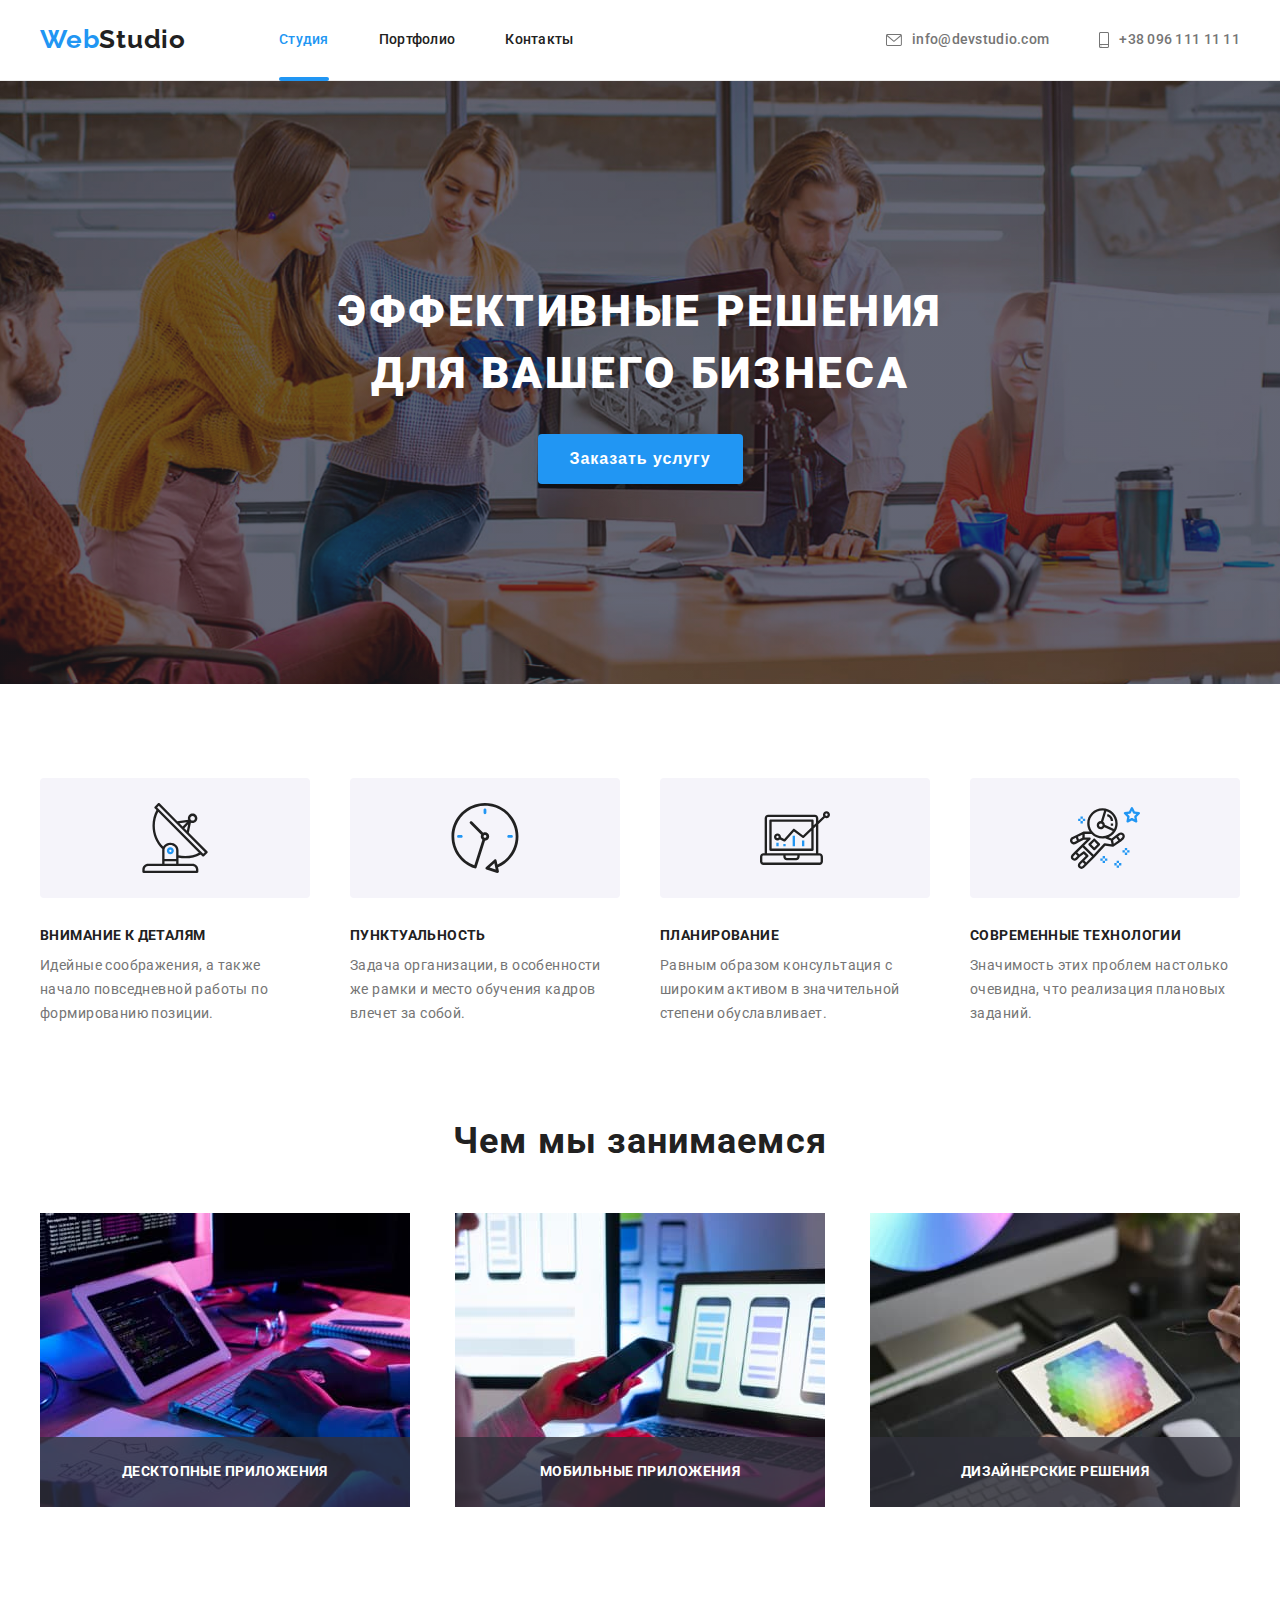
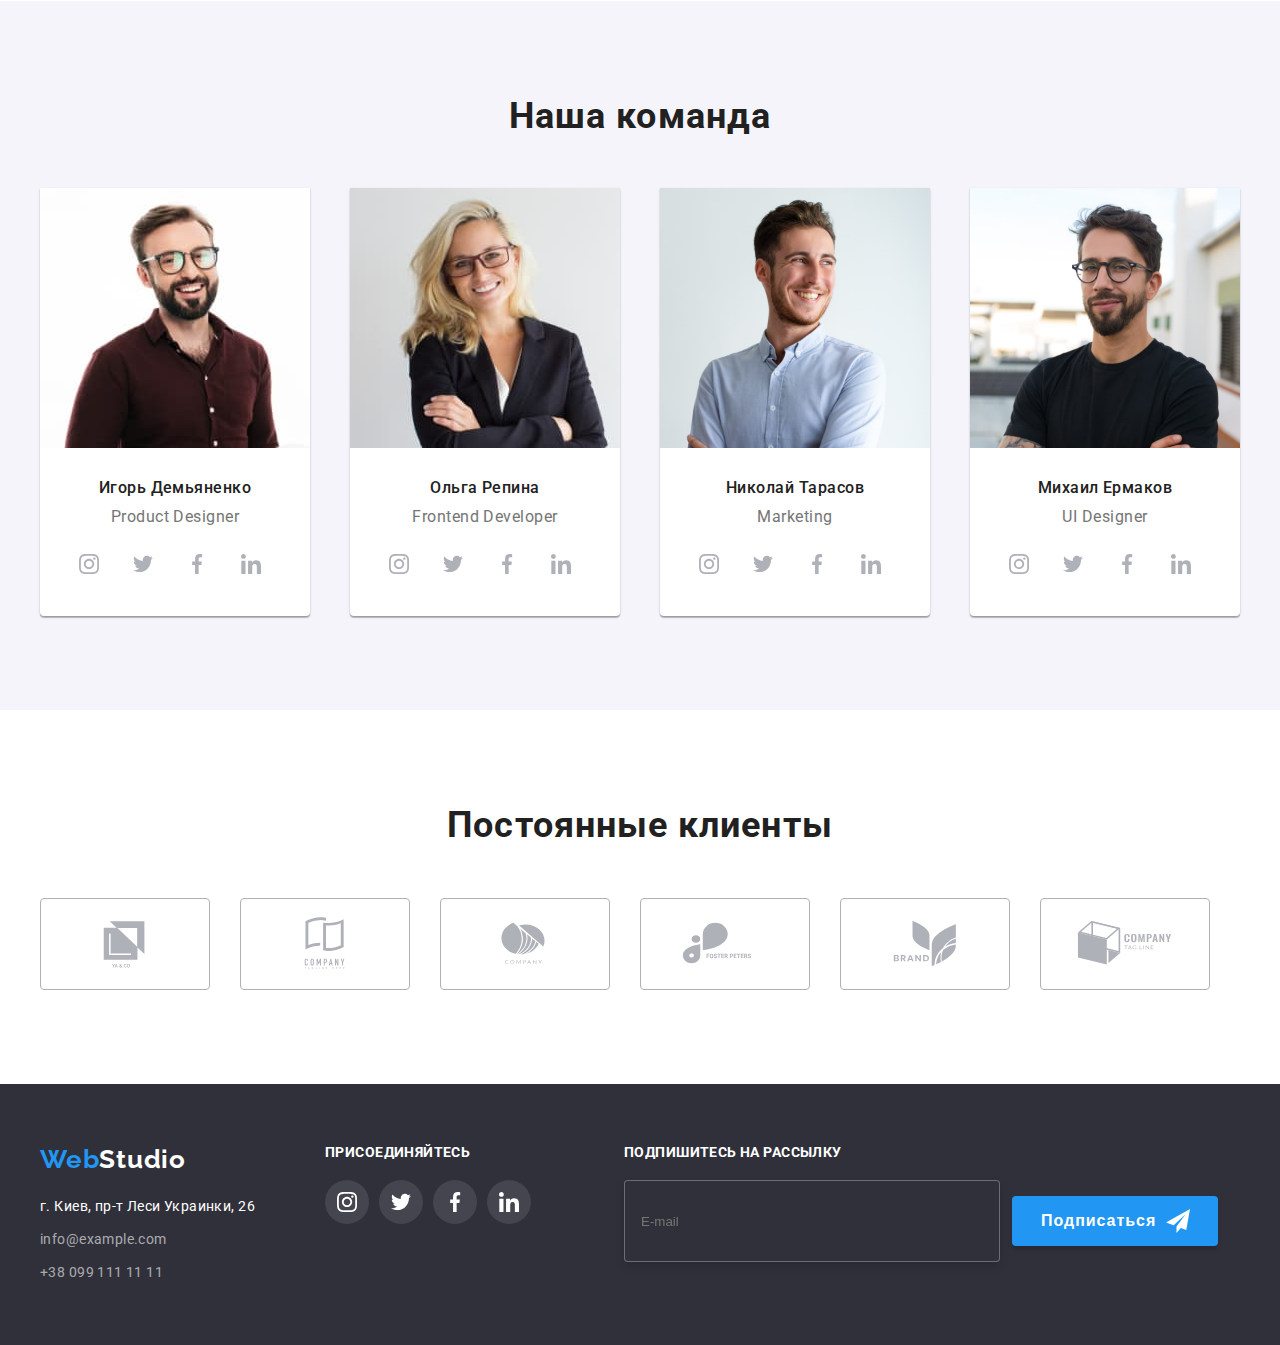
==== index.html @ 6000785b "bem__header&footer--ok" ====
<!DOCTYPE html>
<html lang="en">
<head>
    <meta charset="UTF-8">
    <meta http-equiv="X-UA-Compatible" content="IE=edge">
    <meta name="viewport" content="width=device-width, initial-scale=1.0">
    <link rel="preconnect" href="https://fonts.googleapis.com">
    <link rel="preconnect" href="https://fonts.gstatic.com" crossorigin>
    <link href="https://fonts.googleapis.com/css2?family=Raleway:wght@700&family=Roboto:wght@400;500;700;900&display=swap"
    rel="stylesheet">
    <link rel="stylesheet" href="https://cdnjs.cloudflare.com/ajax/libs/modern-normalize/1.1.0/modern-normalize.min.css"
        integrity="sha512-wpPYUAdjBVSE4KJnH1VR1HeZfpl1ub8YT/NKx4PuQ5NmX2tKuGu6U/JRp5y+Y8XG2tV+wKQpNHVUX03MfMFn9Q=="
        crossorigin="anonymous" referrerpolicy="no-referrer" />
    <link rel="stylesheet" href="./css/styles.css">
    <title>WebStudio</title>
</head>

<body>
    <header>
        <div class="header container">
            <nav class="header__navigation">
                <a  class="header__logo" href="./index.html">
                    <span class="header__logo--web" id="logo">Web</span><span class="header__logo--studio">Studio</span>
                </a>
                <ul class="header__menu">
                    <li class="header__menu--item list-style">
                        <a class="header__menu--link current" href="index.html">Студия</a>
                    </li>
                    <li class="header__menu--item list-style">
                        <a class="header__menu--link" href="portfolio.html">Портфолио</a>
                    </li>
                    <li class="header__menu--item list-style">
                        <a class="header__menu--link" href="#">Контакты</a>
                    </li>
                </ul>
            </nav>
            <ul class="header__contact">
                <li class="header__contact--item list-style">
                    <a class="header__contact--mailto" href="mailto:info@devstudio.com">
                    <svg class="header__contact--icon" width="16" height="12">
                        <use href="./images/icons.svg#icon-envelope"></use>
                    </svg>info@devstudio.com</a>
                </li>
                <li class="header__contact--item list-style">
                    <a class="header__contact--call" href="tel:+380961111111">
                    <svg class="header__contact--icon" width="10" height="16">
                        <use href="./images/icons.svg#icon-smartphone"></use>
                    </svg>+38 096 111 11 11</a>
                </li>
            </ul>
        </div>
    </header> 

    <main>
        <section class="hero">
            <div class="hero-wrapper container" >
                <h1 class="hero-title">Эффективные решения <br> для вашего бизнеса</h1>
                <button type="button" class="hero__button" data-modal-open>Заказать услугу</button>
                <div class="backdrop is-hidden" data-modal>
                    <div class="modal">
                        <button type="button" class="icon-modal-close" data-modal-close>
                            <svg class="icon-close">
                                <use href="./images/icons.svg#icon-close"></use>
                            </svg>
                        </button>
                        
                        <h4 class="form-title">Оставьте свои данные, мы вам перезвоним</h4>
                        <form class="form">
                            <div class="form-field">
                                <label class="form-label" for="name">Имя</label>
                                <input class="form-input" type="text" name="name" id="name">
                                <svg class="form-icon">
                                    <use href="./images/icons.svg#icon-person"></use>
                                </svg>
                            </div>
                            <div class="form-field">
                                <label class="form-label" for="tel">Телефон</label>
                                <input class="form-input" type="tel" name="tel" id="tel">
                                <svg class="form-icon">
                                    <use href="./images/icons.svg#icon-phone"></use>
                                </svg>
                            </div>
                            <div class="form-field">
                                <label class="form-label" for="mail">Почта</label>
                                <input class="form-input" type="mail" name="mail" id="mail">
                                <svg class="form-icon">
                                    <use href="./images/icons.svg#icon-email"></use>
                                </svg>
                            </div>
                            <div class="form-field">
                                <label class="form-label" for="comment">Комментарий</label>
                                <textarea class="form-comment" name="comment" id="comment" placeholder="Введите текст"></textarea>
                            </div>
                            <label class="form-contract" for="form-contract"> 
                                <input class="checkbox" type="checkbox" name="form-contract" id="form-contract">
                                <span class="checkbox-icon">
                                    <svg class="form-icon-check">
                                        <use href="./images/icons.svg#icon-check"></use>
                                    </svg>
                                </span class="checkbox-icon">
                                Соглашаюсь с рассылкой и принимаю
                                <a class="form-contract-link" href="#">Условия договора</a>
                              </label>
                        </form>
                        <button class="hero-button form-button" type="submit">Отправить</button>
                    </div>
                </div>
            </div>
        </section>
        
        <section class="list ">
            <div class="list-feature">
                <div class="container">
                    <ul class="list-description">
                        <li class="list-style">
                            <div class="icon-feature">
                                <svg class="icon-antenna-1" width="70" height="70">
                                    <use href="./images/icons.svg#icon-antenna"></use>
                                </svg>
                            </div>
                            <h3 class="list-title">Внимание к деталям</h3>
                            <p class="list-text">Идейные соображения, а также начало повседневной работы по формированию позиции.</p>
                            
                        </li>
                        <li class="list-style">
                            <div class="icon-feature">
                                <svg class="icon-clock-1" width="70" height="70">
                                    <use href="./images/icons.svg#icon-clock"></use>
                                </svg>
                            </div>
                            <h3 class="list-title">Пунктуальность</h3>
                            <p class="list-text">Задача организации, в особенности же рамки и место обучения кадров влечет за собой.</p>
                        </li>
                        <li class="list-style">
                            <div class="icon-feature">
                                <svg class="icon-diagram-1" width="70" height="70">
                                    <use href="./images/icons.svg#icon-diagram"></use>
                                </svg>
                            </div>
                            <h3 class="list-title">Планирование</h3>
                            <p class="list-text">Равным образом консультация с широким активом в значительной степени обуславливает.</p>
                        </li>
                        <li class="list-style">
                            <div class="icon-feature">
                                <svg class="icon-astronaut-1" width="70" height="70">
                                    <use href="./images/icons.svg#icon-astronaut"></use>
                                </svg>
                            </div>
                            <h3 class="list-title">Современные технологии</h3>
                            <p class="list-text">Значимость этих проблем настолько очевидна, что реализация плановых заданий.</p>
                        </li>
                    </ul>
                </div>
            </div>
        </section>

        <section class="work">
            <div class="container">
                <h2 class="work-title">Чем мы занимаемся</h2>
                <ul class="work-description">
                    <li class="work-list list-style">
                        <img class="work-img" src="./images/keyboardtablet.jpg" alt="клавиатура планшет" width="370">
                        <div class="work-thumb">
                            <p class="work-text">Десктопные приложения</p>
                        </div>
                    </li>
                    <li class="work-list list-style">
                        <img class="work-img" src="./images/notebook.jpg" alt="Ноутбук" width="370">
                        <div class="work-thumb">
                            <p class="work-text">Мобильные приложения</p>
                        </div>
                    </li>
                    <li class="work-list list-style">
                        <img class="work-img" src="./images/tablet.jpg" alt="Планшет" width="370">
                        <div class="work-thumb">
                            <p class="work-text">Дизайнерские решения</p>
                        </div>
                    </li>
                </ul>
            </div>
        </section>

        <section class="team">
            <div class="team-wrapper container">
                <h2 class="team-title">Наша команда</h2>
                <ul class="team-block">
                    <li class="team-list list-style">
                        <a href="#"><img class="team-photo" src="./images/man1.jpg" alt="Игорь Демьяненко" width="270"></a>
                        <div class="team-description">
                            <h3 class="team-name">Игорь Демьяненко</h3>
                            <p class="team-position">Product Designer</p>
                            <ul class="icon-team">
                                <li class="icon-name">
                                    <a class="icon-link" href="">
                                        <svg class="icon-style" width="20" height="20">
                                            <use href="./images/icons.svg#icon-instagram"></use>
                                        </svg>
                                    </a>
                                </li>
                                <li class="icon-name">
                                    <a class="icon-link" href="">
                                        <svg width="20" height="20">
                                            <use href="./images/icons.svg#icon-twitter"></use>
                                        </svg>
                                    </a>
                                </li>
                                <li class="icon-name">
                                    <a class="icon-link" href="">
                                        <svg width="20" height="20">
                                            <use href="./images/icons.svg#icon-facebook"></use>
                                        </svg>
                                    </a>
                                </li>
                                <li class="icon-name">
                                    <a class="icon-link" href="">
                                        <svg width="20" height="20">
                                            <use href="./images/icons.svg#icon-linkedin"></use>
                                        </svg>
                                    </a>
                                </li>
                            </ul>
                        </div>
                    </li>
                    <li class="team-list list-style">
                        <a href="#"><img class="team-photo" src="./images/woman1.jpg" alt="Ольга Репина" width="270"></a>
                        <div class="team-description">
                            <h3 class="team-name">Ольга Репина</h3>
                            <p class="team-position">Frontend Developer</p>
                            <ul class="icon-team">
                                <li class="icon-name">
                                    <a class="icon-link" href="">
                                        <svg class="icon-style" width="20" height="20">
                                            <use href="./images/icons.svg#icon-instagram"></use>
                                        </svg>
                                    </a>
                                </li>
                                <li class="icon-name">
                                    <a class="icon-link" href="">
                                        <svg width="20" height="20">
                                            <use href="./images/icons.svg#icon-twitter"></use>
                                        </svg>
                                    </a>
                                </li>
                                <li class="icon-name">
                                    <a class="icon-link" href="">
                                        <svg width="20" height="20">
                                            <use href="./images/icons.svg#icon-facebook"></use>
                                        </svg>
                                    </a>
                                </li>
                                <li class="icon-name">
                                    <a class="icon-link" href="">
                                        <svg width="20" height="20">
                                            <use href="./images/icons.svg#icon-linkedin"></use>
                                        </svg>
                                    </a>
                                </li>
                            </ul>
                        </div>
                    </li>
                    <li class="team-list list-style">
                        <a href="#"><img class="team-photo" src="./images/man2.jpg" alt="Николай Тарасов" width="270"></a>
                        <div class="team-description">
                            <h3 class="team-name">Николай Тарасов</h3>
                            <p class="team-position">Marketing</p>
                            <ul class="icon-team">
                                <li class="icon-name">
                                    <a class="icon-link" href="">
                                        <svg class="icon-style" width="20" height="20">
                                            <use href="./images/icons.svg#icon-instagram"></use>
                                        </svg>
                                    </a>
                                </li>
                                <li class="icon-name">
                                    <a class="icon-link" href="">
                                        <svg width="20" height="20">
                                            <use href="./images/icons.svg#icon-twitter"></use>
                                        </svg>
                                    </a>
                                </li>
                                <li class="icon-name">
                                    <a class="icon-link" href="">
                                        <svg width="20" height="20">
                                            <use href="./images/icons.svg#icon-facebook"></use>
                                        </svg>
                                    </a>
                                </li>
                                <li class="icon-name">
                                    <a class="icon-link" href="">
                                        <svg width="20" height="20">
                                            <use href="./images/icons.svg#icon-linkedin"></use>
                                        </svg>
                                    </a>
                                </li>
                            </ul>
                        </div>
                    </li>
                    <li class="team-list list-style">
                        <a href="#"><img class="team-photo" src="./images/man3.jpg" alt="Михаил Ермаков" width="270"></a>
                        <div class="team-description">
                            <h3 class="team-name">Михаил Ермаков</h3>
                            <p class="team-position">UI Designer</p>
                            <ul class="icon-team">
                                <li class="icon-name">
                                    <a class="icon-link" href="">
                                        <svg class="icon-style" width="20" height="20">
                                            <use href="./images/icons.svg#icon-instagram"></use>
                                        </svg>
                                    </a>
                                </li>
                                <li class="icon-name">
                                    <a class="icon-link" href="">
                                        <svg width="20" height="20">
                                            <use href="./images/icons.svg#icon-twitter"></use>
                                        </svg>
                                    </a>
                                </li>
                                <li class="icon-name">
                                    <a class="icon-link" href="">
                                        <svg width="20" height="20">
                                            <use href="./images/icons.svg#icon-facebook"></use>
                                        </svg>
                                    </a>
                                </li>
                                <li class="icon-name">
                                    <a class="icon-link" href="">
                                        <svg width="20" height="20">
                                            <use href="./images/icons.svg#icon-linkedin"></use>
                                        </svg>
                                    </a>
                                </li>
                            </ul>
                        </div>
                    </li>
                </ul>
            </div>
        </section>

        <section class="customer">
            <div class="container">
                <h2 class="customer-title" >Постоянные клиенты</h2>
                <ul class="customer-company">
                    <li class="customer-logo">
                        <a class="customer-link" href="#">
                            <svg class="customer-icon" width="106" height="60">
                                <use href="./images/icons.svg#icon-logo1"></use>
                            </svg>
                        </a>
                    </li>
                    <li class="customer-logo">
                        <a class="customer-link" href="#">
                            <svg class="customer-icon" width="106" height="60">
                                <use href="./images/icons.svg#icon-logo2"></use>
                            </svg>
                        </a>
                    </li>
                    <li class="customer-logo">
                        <a class="customer-link" href="#">
                            <svg class="customer-icon" width="106" height="60">
                                <use href="./images/icons.svg#icon-logo3"></use>
                            </svg>
                        </a>
                    </li>
                    <li class="customer-logo">
                        <a class="customer-link" href="#">
                            <svg class="customer-icon" width="106" height="60">
                                <use href="./images/icons.svg#icon-logo4"></use>
                            </svg>
                        </a>
                    </li>
                    <li class="customer-logo">
                        <a class="customer-link" href="#">
                            <svg class="customer-icon" width="106" height="60">
                                <use href="./images/icons.svg#icon-logo5"></use>
                            </svg>
                        </a>
                    </li>
                    <li class="customer-logo">
                        <a class="customer-link" href="#">
                            <svg class="customer-icon" width="106" height="60">
                                <use href="./images/icons.svg#icon-logo6"></use>
                            </svg>
                        </a>
                    </li>
                </ul>
            </div>
        </section>

    </main>
 
    <footer>
        <div class="footer container">
            <div class="footer__content">
                <a class="footer__logo" href="#logo">
                    <span class="footer__logo--web">Web</span><span class="footer__logo--studio">Studio</span>
                </a>
                <address class="footer__address">г. Киев, пр-т Леси Украинки, 26</address>
                <ul class="footer__contact">
                    <li class="footer__contact--item">
                        <a class="footer__contact--link" href="mailto:info@example.com">info@example.com</a>
                    </li>
                    <li class="footer__contact--item">
                        <a class="footer__contact--link" href="tel:+380991111111">+38 099 111 11 11</a>
                    </li>
                </ul>
            </div>
            <div class="footer__join">
                <h3 class="footer__title">присоединяйтесь</h3>
                <ul class="footer__social">
                    <li class="footer__social--item">
                        <a class="footer__social--link" href="#">
                            <svg width="20" height="20">
                                <use href="./images/icons.svg#icon-instagram"></use>
                            </svg>
                        </a>
                    </li>
                    <li class="footer__social--item">
                        <a class="footer__social--link" href="#">
                            <svg width="20" height="20">
                                <use href="./images/icons.svg#icon-twitter"></use>
                            </svg>
                        </a>
                    </li>
                    <li class="footer__social--item">
                        <a class="footer__social--link" href="#">
                            <svg width="20" height="20">
                                <use href="./images/icons.svg#icon-facebook"></use>
                            </svg>
                        </a>
                    </li>
                    <li class="footer__social--item">
                        <a class="footer__social--link" href="#">
                            <svg width="20" height="20">
                                <use href="./images/icons.svg#icon-linkedin"></use>
                            </svg>
                        </a>
                    </li>
                </ul>
            </div>
            <div class="footer__signature">
                <h3 class="footer__title">Подпишитесь на рассылку</h3>
                <div class="footer__signature--field">
                    <form action="signature-form">
                        <input class="footer__signature--email" type="email" name="email" placeholder="E-mail">
                    </form>
                    <button class="footer__button hero__button" type="button">Подписаться
                        <svg class="footer__icon--send" width="24" height="24">
                            <use href="./images/icons.svg#icon-send"></use>
                        </svg>
                    </button>
                </div>
            </div>
        </div>
    </footer>

    <script src="./js/modal.js"></script>
    
</body>

</html>
---- css/styles.css ----
:root {
  --primary-text-color: #212121;
  --secondary-text-color: #757575;
  --hero-text-color: #ffffff;
  --contact-text-footer: rgba(255, 255, 255, 0.6);
  --accent-color: #2196f3;
  --background-color: #2F303A;
  --main-transition: 250ms cubic-bezier(0.4, 0, 0.2, 1);
}

body {
  font-family: "roboto", sans-serif;
  color: var(--primary-text-color);
  background-color: #ffffff;
}

* {
  margin: 0;
  padding: 0;
}

h1
h2
h3
h4 
h5
h6
p 
ul {
  text-decoration: none;
}

.list-style {
  list-style-type: none;
}

/* === header === */

.container {
  width: 1200px;
  height: auto;
  margin-left: auto;
  margin-right: auto;
  padding: 0 15px;
}

header {
  border-bottom: 1px solid #ECECEC;
  padding-top: 24px;
  padding-bottom: 25px;
}

.header {
  display: flex;
  justify-content: space-between;
  align-items: center; 
}

.header__navigation {
  display: flex;
}

.header__logo {
  display: flex;
  align-items: center;
  font-family: Raleway;
  font-weight: bold;
  font-size: 26px;
  line-height: 1.2;
  letter-spacing: 0.03em;
  text-decoration: none;
}

.header__logo--web {
  color: var(--accent-color);
}

.header__logo--studio {
  color: var(--primary-text-color);
  margin-right: 93px;
}

.header__menu {
  display: flex;
  align-items: center;
}

.header__menu .list-style {
  margin-right: 50px;
}

.header__menu .list-style:last-child {
  margin-right: 0;
}

.header__menu .header__menu--link {
  display: flex;
  color: var(--primary-text-color);
  font-weight: 500;
  font-size: 14px;
  line-height: 1.14;
  letter-spacing: 0.02em;
  text-decoration: none;
  transition: var(--main-transition);
}

.header__menu--link:hover,
.header__menu--link:focus {
  color: var(--accent-color);
  transition: var(--main-transition);
}

.header__menu--link.current {
  color: var(--accent-color);
  position: relative;
}

.header__menu--link.current::after {
  content: "";
  position: absolute;
  bottom: -33.6px;
  width: 100%;
  height: 4px;
  border-radius: 2px;
  background-color: var(--accent-color);
}

.header__contact {
  display: flex;
  font-weight: 500;
  font-size: 14px;
  line-height: 1.14;
  letter-spacing: 0.02em;
}

.header__contact .list-style{
   margin-right: 50px;
}
 
.header__contact .list-style:last-child {
  margin-right: 0;
}

.header__contact--mailto {
  display: flex;
  align-items: center;
  text-decoration: none;
  color: var(--secondary-text-color);
  transition: var(--main-transition);
}

.header__contact--mailto:hover,
.header__contact--mailto:focus {
  color: var(--accent-color);
  transition: var(--main-transition);
}

.header__contact--call {
  display: flex;
  align-items: center;
  text-decoration: none;
  color: var(--secondary-text-color);
  transition: var(--main-transition);
}

.header__contact--call:hover,
.header__contact--call:focus {
  color: var(--accent-color);
  transition: var(--main-transition);
}

.header__contact--icon {
  margin-right: 10px;
  fill: currentColor;
}

.header__contact--mailto:hover,
.header__contact--mailto:focus,
.header__contact--call:hover,
.header__contact--call:focus {
  fill: var(--accent-color);
  transition: var(--main-transition);
}

/* === body index.html === */

button {
  cursor: pointer;
}

.hero{
  display: block;
  background-image: linear-gradient(to right, rgba(47, 48, 58, 0.4), rgba(47, 48, 58, 0.4)), url(../images/Img.jpg);
  background-repeat: no-repeat;
  background-position: center;
  background-size: cover;
  margin-left: auto;
  margin-right: auto;
  max-width: 1600px;
  padding-top: 200px;
  padding-bottom: 200px;
}

.hero-wrapper{
  display: flex;
  flex-direction: column;
  justify-content: center;
  align-items: center;
  text-align: center;
}

.hero-title {
  font-weight: 900;
  font-size: 44px;
  line-height: 1.4;
  letter-spacing: 0.06em;
  text-transform: uppercase;
  color: var(--hero-text-color);
  text-align: center;
}

.hero__button{
  min-width: 200px;
  height: 50px;
  margin-top: 30px;
  padding: 10px 32px;
  font-weight: bold;
  font-size: 16px;
  line-height: 1.9;
  letter-spacing: 0.06em;
  color: var(--hero-text-color);
  border: none;
  background: var(--accent-color);
  box-shadow: 0px 4px 4px rgba(0, 0, 0, 0.15);
  border-radius: 4px;
  transition: var(--main-transition);
}

.hero__button:hover,
.hero__button:focus{
  background: #188CE8;
  box-shadow: 0px 4px 4px rgba(0, 0, 0, 0.15);
  border-radius: 4px;
  transition: var(--main-transition);
}

/* modal */
.backdrop {
  position: fixed;
  top: 0;
  left: 0;
  width: 100%;
  height: 100%;
  background: rgba(0, 0, 0, 0.2);
  opacity: 1;
  transition: opacity var(--main-transition);
  z-index: 2;
}

.backdrop.is-hidden {
  opacity: 0;
  pointer-events: none;
}

.backdrop.is-hidden .modal {
  opacity: 1;
  transform: translate(-50%, -50%) scale(1.1);
}

.modal {
  position: absolute;
  top: 50%;
  left: 50%;
  transform: translate(-50%, -50%) scale(1);
  width: 528px;
  height: 581px;
  padding: 40px;
  background: #FFFFFF;
  box-shadow: 0px 1px 3px rgba(0, 0, 0, 0.12), 0px 1px 1px rgba(0, 0, 0, 0.14), 0px 2px 1px rgba(0, 0, 0, 0.2);
  border-radius: 4px; 
  transition: transform var(--main-transition);
} 

.icon-modal-close{
  position: absolute;
  top: 8px;
  right: 8px;
  display: flex;
  align-items: center;
  justify-content: center;
  width: 30px;
  height: 30px;
  background-color: var(--hero-text-color);
  border: 1px solid rgba(0, 0, 0, 0.1);
  border-radius: 50%;
  cursor: pointer;
  transition: fill var(--main-transition);
}

.icon-close{
  width: 11px;
  height: 11px;
}

.icon-modal-close:hover,
.icon-modal-close:focus {
  fill: var(--accent-color);
}

.form-title {
  display: block;
  font-weight: bold;
  text-align: center;
  margin-bottom: 12px;
  font-size: 20px;
  line-height: 1.15;
  letter-spacing: 0.03em;
  color: var(--primary-text-color);
}

.form {
  width: 100%;
  margin-bottom: 30px;
}

.form-field {
  position: relative;
  display: flex;
  flex-direction: column;
  margin-bottom: 10px;
}

.form-field:nth-child(4) {
  margin-bottom: 20px;
}

.form-field:hover .form-icon,
.form-field:focus-within .form-icon {
  fill: var(--accent-color);
}

.form-field:focus-within .form-input {
  border: 1px solid var(--accent-color);
}

.form-label {
  display: inline-block;
  margin-bottom: 4px;
  margin-right: auto;
  font-weight: normal;
  font-size: 12px;
  line-height: 1.16;
  letter-spacing: 0.01em;
  color: var(--secondary-text-color);
}

.form-input {
  width: 100%;
  height: 40px;
  margin: 0;
  padding-left: 35px;
  border: 1px solid rgba(33, 33, 33, 0.2);
  box-sizing: border-box;
  border-radius: 4px;
  transition: border var(--main-transition), outline var(--main-transition);
}

.form-input:focus,
.form-input:hover {
  outline: none;
  border: 1px solid var(--accent-color);
}

.form-icon {
  width: 18px;
  height: 18px;
  position: absolute;
  left: 10px;
  top: 50%;
  fill: var(--primary-text-color);
  transition: fill var(--main-transition);
}

.form-comment {
  resize: none;
  width: 100%;
  height: 120px;
  padding: 12px 16px;
  border: 1px solid rgba(33, 33, 33, 0.2);
  box-sizing: border-box;
  border-radius: 4px;
  color: var(--primary-text-color);
  transition: var(--main-transition);
}

.form-comment:hover,
.form-comment:focus {
  outline: none;
  border: 1px solid var(--accent-color);
}

.form-comment::placeholder {
  font-weight: normal;
  font-size: 12px;
  line-height: 1.16;
  letter-spacing: 0.01em;
  color: rgba(117, 117, 117, 0.5);
}

.form-contract {
  display: flex;
  align-items: center;
  justify-content: space-evenly;
  font-weight: normal;
  font-size: 14px;
  line-height: 1.71;
  letter-spacing: 0.03em;
  color: var(--secondary-text-color);
  cursor: pointer;
}

.form-contract-link {
  color: var(--accent-color);
  font-family: inherit;
}

.checkbox {
  appearance: none;
}

.checkbox-icon{
  display: flex;
  width: 16px;
  height: 15px;
  border: 2px solid var(--primary-text-color);
  border-radius: 2px;
  background-color: #fff;
}

.checkbox:checked + .checkbox-icon {
  background-color: var(--accent-color);
  border-color: var(--accent-color);
}

.form-button {
  display: block;
  margin-left: auto;
  margin-right: auto;
} 

/* feature */
.list{
  padding-top: 94px;
  padding-bottom: 94px;
}

.list-description{
  margin: auto;
  margin: 0%;
  display: flex;
  justify-content: space-between;
}


.list-description .list-style {
margin-right: 30px;
width: 270px;
}

.list-description .list-style:last-child {
  margin-right: 0;
}

.icon-feature{
  display: flex;
  background: #F5F4FA;
  border-radius: 4px;
  margin-bottom: 30px;
  padding: 25px 0;
  justify-content: center;
  align-items: center;
}

.list-title {
  font-weight: bold;
  font-size: 14px;
  line-height: 1.14;
  letter-spacing: 0.03em;
  text-transform: uppercase;
}

.list-text{
  margin-top: 10px;
  font-size: 14px;
  line-height: 1.7;
  color: var(--secondary-text-color);
  letter-spacing: 0.03em;
}

/* what we do */
.work{
  padding-bottom: 94px;
}

.work-title {
  font-weight: bold;
  font-size: 36px;
  line-height: 1.2;
  text-align: center;
  letter-spacing: 0.03em;
}

.work-description {
  display: flex;
  justify-content: space-between;
  margin-top: 50px;
}

.work-list{
  position: relative;
}

.work-thumb{
    position: absolute;
    height: 70px;
    display: flex;
    align-items: center;
    justify-content: center;
    bottom: 0;
    left: 0;
    width: 100%;
    background-color: rgba(47, 48, 58, 0.8);
}

.work-text{
    font-weight: 700;
    font-size: 14px;
    line-height: 1.14;
    text-align: center;
    margin: 0;
    letter-spacing: 0.03em;
    text-transform: uppercase;
    color: var(--hero-text-color);
}

/* ouer team */
.team{
  background: #F5F4FA;
  width: 100%;
  padding-top: 94px;
  padding-bottom: 94px;
}

.team-list {
  margin-right: 30px;
  background-color: #ffffff;
  box-shadow: 0px 1px 3px rgba(0, 0, 0, 0.12), 0px 1px 1px rgba(0, 0, 0, 0.14), 0px 2px 1px rgba(0, 0, 0, 0.2);
  border-radius: 0px 0px 4px 4px;
}

.team-list:last-child {
  margin-right: 0;
}

.team-title{
  font-weight: bold;
  font-size: 36px;
  line-height: 1.2;
  text-align: center;
  letter-spacing: 0.03em;
}

.team-block{
  display: flex;
  justify-content: space-between;
  margin-top: 50px;
}

.team-description {
  padding-top: 30px;
  padding-bottom: 30px;
}

.team-name{
  font-weight: 500;
  font-size: 16px;
  line-height: 1.2;
  text-align: center;
  letter-spacing: 0.03em;
}

.team-position{
  margin-top: 10px;
  font-weight: normal;
  font-size: 16px;
  line-height: 1.2;
  text-align: center;
  letter-spacing: 0.03em;
  color: var(--secondary-text-color);
}

.icon-team {
  display: flex;
  justify-content: center;
  margin-top: 16px;
}

.icon-name {
  list-style: none;
}

.icon-link {
  display: flex;
  align-items: center;
  justify-content: center;
  width: 44px;
  height: 44px;
  margin-right: 10px;
  border-radius: 50%;
  fill: #AFB1B8;
  background-color: var(--hero-text-color);
  transition: var(--main-transition);
}

.icon-name:last-child{
  margin-right: 0;
}

.icon-link:hover,
.icon-link:focus {
  background-color: var(--accent-color);
  fill: var(--hero-text-color);
}

/* customer */
.customer{
  padding-top: 94px;
  padding-bottom: 94px;
}

.customer-title{
  font-weight: bold;
  font-size: 36px;
  line-height: 1.2;
  text-align: center;
  letter-spacing: 0.03em;
}

.customer-company{
  display: flex;
  list-style: none;
  margin-top: 50px;
}

.customer-link{
  display: flex;
  justify-content: center;
  align-items: center;
  width: 170px;
  height: 92px;
  margin-right: 30px;
  border: 1px solid #AFB1B8;
  box-sizing: border-box;
  border-radius: 4px;
  fill: #AFB1B8;
  transition: var(--main-transition);
}

.costomer-link:last-child {
  margin-right: 0;
}

.customer-link:hover,
.customer-link:focus {
  border: 1px solid var(--accent-color);
  fill: var(--accent-color);
  transition: var(--main-transition);
}

/* body portfolio.html */
.gallary {
  padding-top: 94px;
  padding-bottom: 94px;
}

/* invisible title */
.visually-hidden {
  position: absolute;
  clip: rect(0 0 0 0);
  width: 1px;
  height: 1px;
  margin: -1px;
}

.filter-group {
  display: flex;
  justify-content: center;
}

.filter-group > .filter-list {
  list-style: none;
  text-decoration: none;
}

.filter-list {
margin-right: 8px;
}

.filter-list:last-child {
  margin-right: 0;
}

.filter-button{
  display: flex;
  justify-content: center;
  padding: 6px 22px;
  font-family: inherit;
  font-weight: 500;
  font-size: 16px;
  line-height: 1.6;
  text-align: center;
  letter-spacing: 0.03em;
  color: var(--primary-text-color);
  border: none;
  background: #F5F4FA;
  border-radius: 4px;
  transition: var(--main-transition);
}

.filter-button:hover, .filter-button:focus {
  font-weight: 500;
  font-size: 16px;
  line-height: 1.6;
  text-align: center;
  letter-spacing: 0.03em;
  color: var(--hero-text-color);
  background: var(--accent-color);
  box-shadow: 0px 3px 1px rgba(0, 0, 0, 0.1), 0px 1px 2px rgba(0, 0, 0, 0.08), 0px 2px 2px rgba(0, 0, 0, 0.12);
  border-radius: 4px;
  transition: var(--main-transition);
}

img {
  display: block;
  max-width: 100%;
  height: auto;
}

.gallary-list {
  margin-top: 50px;
  display: flex;
  justify-content: space-between;
  flex-wrap: wrap;
}

.list-project{
  margin-bottom: 30px;  
  border: 1px solid #EEEEEE;
  box-sizing: border-box; 
  transition: var(--main-transition);
}

.list-project:nth-child(3n){
  margin-right: 0;
}  

.list-project:nth-last-child(-n + 3){
  margin-bottom: 0;
}

.list-project:hover,
.list-project:focus{
  background: #FFFFFF;
  box-shadow: 0px 1px 1px rgba(0, 0, 0, 0.12), 0px 4px 4px rgba(0, 0, 0, 0.06), 1px 4px 6px rgba(0, 0, 0, 0.16);
  transition: var(--main-transition);
}

.gallary-link{
  display: block;
  color: inherit;
  text-decoration: none;
  transition: box-shadow cubic-bezier(0.4, 0, 0.2, 1);
}

/* OVERLAY */
.gallary-thumb{
position: relative;
width: 370px;
overflow: hidden;
}

.gallary-overlay{
  position: absolute;
  top: 0;
  left: 0;
  width: 100%;
  height: 100%;
  background: rgba(33, 150, 243, 0.9);
  transform: translateY(100%);
  transition: var(--main-transition);
  opacity: 0;
}

.list-project:hover .gallary-overlay {
  transform: translateY(0);
  opacity: 1;
}

.gallary-text {
    position: absolute;
    width: 100%;
    height: 100%;
    transform: translateY(-50%, -50%);
    top: 0;
    left: 0;
    margin: 0;
    padding: 63px 24px;
    font-weight: 400;
    font-size: 18px;
    line-height: 1.56;
    letter-spacing: 0.03em;
    color: #ffffff;
    transition: var(--main-transition);
    opacity: 0;
  }

.list-project:hover .gallary-text {
  transform: translateY(0);
  opacity: 1;
} 
 

.gallary-name {
  padding: 20px 24px 20px 24px;
  border-left: 1px solid #EEEEEE;
  border-right: 1px solid #EEEEEE;
  border-bottom: 1px solid #EEEEEE;
  background: #FFFFFF;
}

.gallary-project {
  font-weight: bold;
  font-size: 18px;
  line-height: 2;
  letter-spacing: 0.06em;
  color: var(--primary-text-color);
}

.gallary-kind {
  margin-top: 4px;
  font-size: 16px;
  line-height: 2;
  letter-spacing: 0.03em;
  color: var(--secondary-text-color);
}

/* === footer === */

footer {
  background: var(--background-color);
  width: 100%;
  padding: 60px 0;
}

.footer {
  display: flex;
}

.footer__logo {
  font-family: Raleway;
  font-weight: bold;
  font-size: 26px;
  line-height: 1.2;
  letter-spacing: 0.03em;
  text-decoration: none;
}

.footer__logo--web {
  color: var(--accent-color);
}

.footer__logo--studio {
  color: var(--hero-text-color);
}

.footer__address {
  margin-top: 20px;
  font-size: 14px;
  font-style: normal;
  line-height: 1.7;
  letter-spacing: 0.03em;
  color: var(--hero-text-color);
}

.footer__contact {
  margin-top: 9px;
  font-size: 14px;
  line-height: 1.71;
  letter-spacing: 0.03em;
}

.footer__contact--item {
  margin-top: 9px;
  list-style: none;
}

.footer__contact--link {
  text-decoration: none;
  color: var(--contact-text-footer);
  transition: var(--main-transition);
}

.footer__contact--link:hover,
.footer__contact--link:focus {
  color: var(--accent-color);
  transition: var(--main-transition);
}

.footer__join {
  margin-left: 70px;
}

.footer__title {
  margin-bottom: 20px;
  font-weight: bold;
  font-size: 14px;
  line-height: 1.2;
  letter-spacing: 0.03em;
  text-transform: uppercase;
  color: var(--hero-text-color);
}

.footer__social {
  display: flex;
  justify-content: space-between;
}
  
.footer__social--item {
list-style: none;
margin-right: 10px; 
}

.footer__social--item:last-child {
  margin-right: 0;
}

.footer__social--link {
  display: flex;
  align-items: center;
  justify-content: center;
  width: 44px;
  height: 44px;
  border-radius: 50%;
  fill: var(--hero-text-color);
  background: rgba(255, 255, 255, 0.1);
  transition: var(--main-transition);
}

.footer__social--link:hover,
.footer__social--link:focus {
  background: var(--accent-color);
  transition: var(--main-transition);
}

.footer__signature {
  margin-left: 93px;
}

.footer__signature--field {
  display: flex;
  align-items: center;
}

.footer__signature--email {
  display: block;
  width: 358px;
  height: 50px;
  margin-right: 12px;
  padding: 15px 0 15px 16px;
  border: 1px solid rgba(255, 255, 255, 0.3);
  border-radius: 4px;
  filter: drop-shadow(0px 4px 4px rgba(0, 0, 0, 0.15));
  background-color: var(--background-color);
}

.footer__button {
  position: relative;
  padding: 0 62px 0 29px;
  margin: 0;
}

.footer__icon--send {
  position: absolute;
  top: 50%;
  transform: translateY(-50%);
  margin-left: 10px;
  fill: #FFFFFF;
}
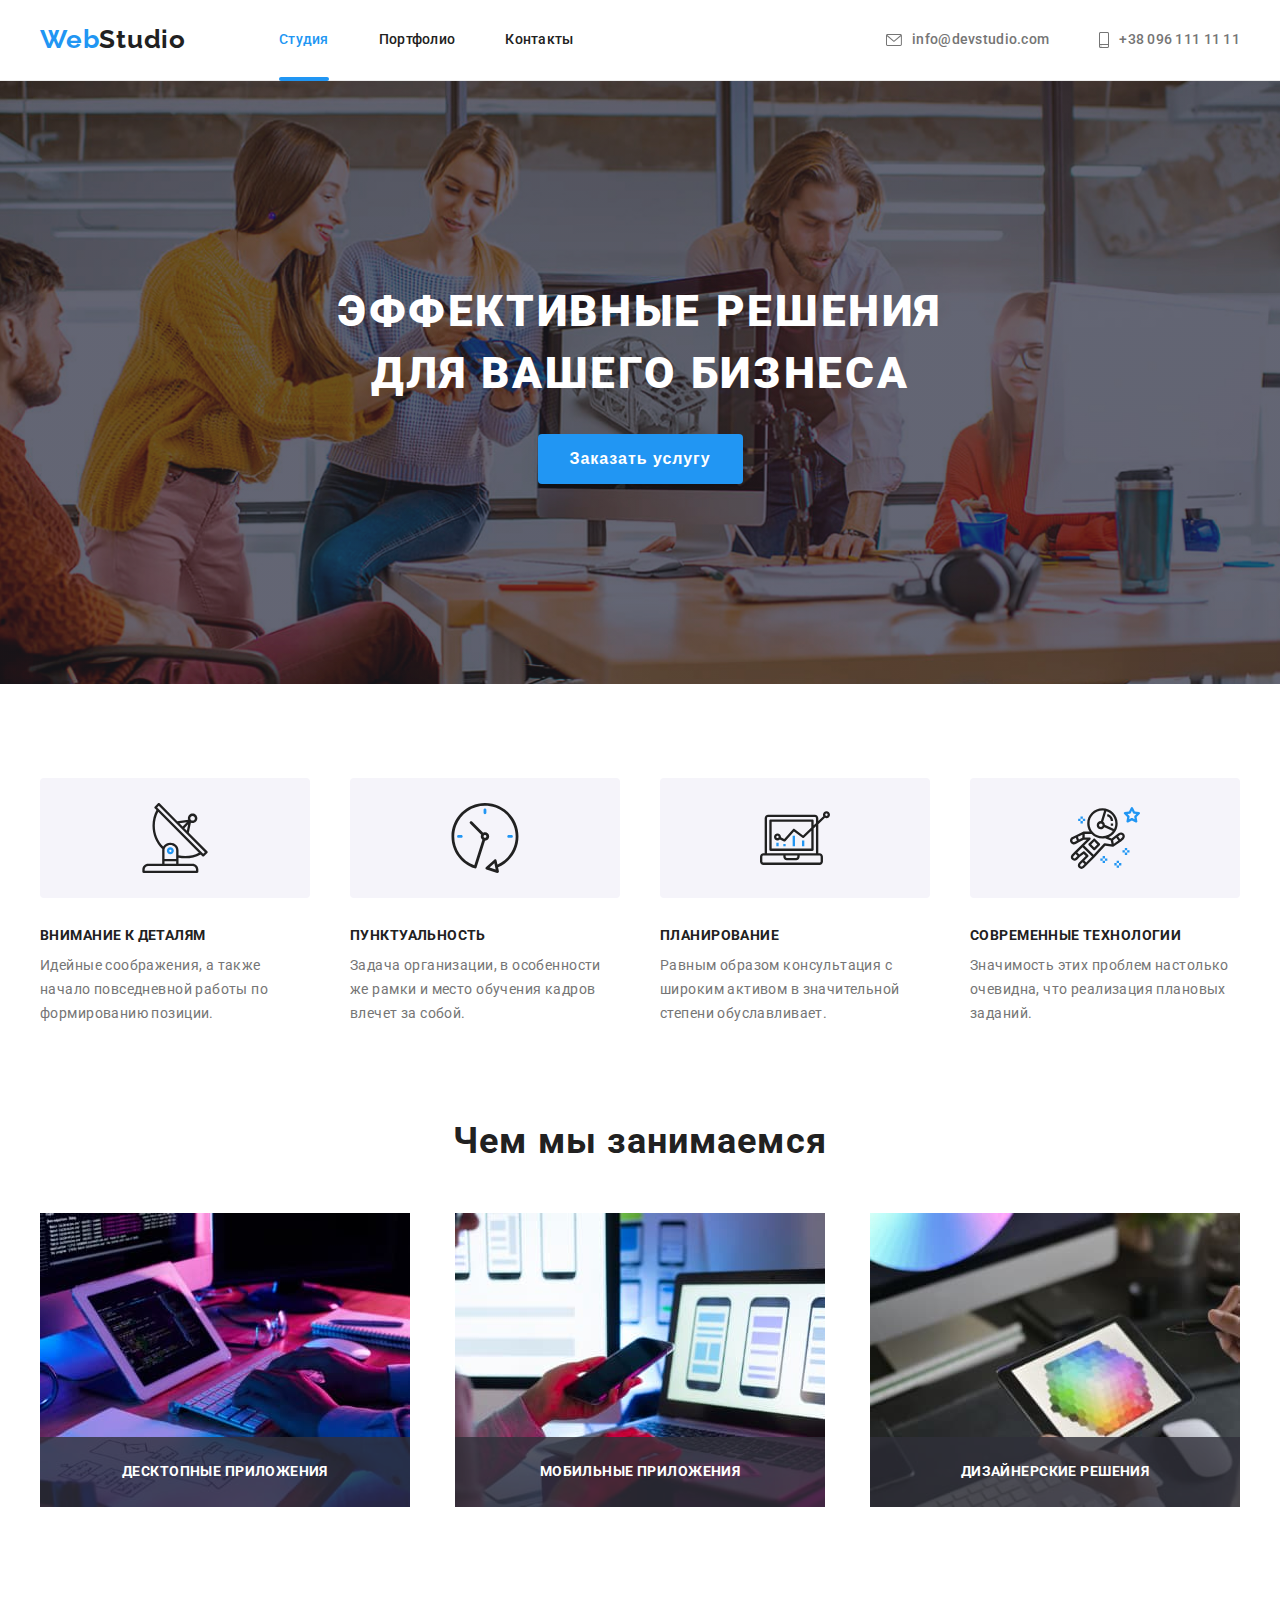
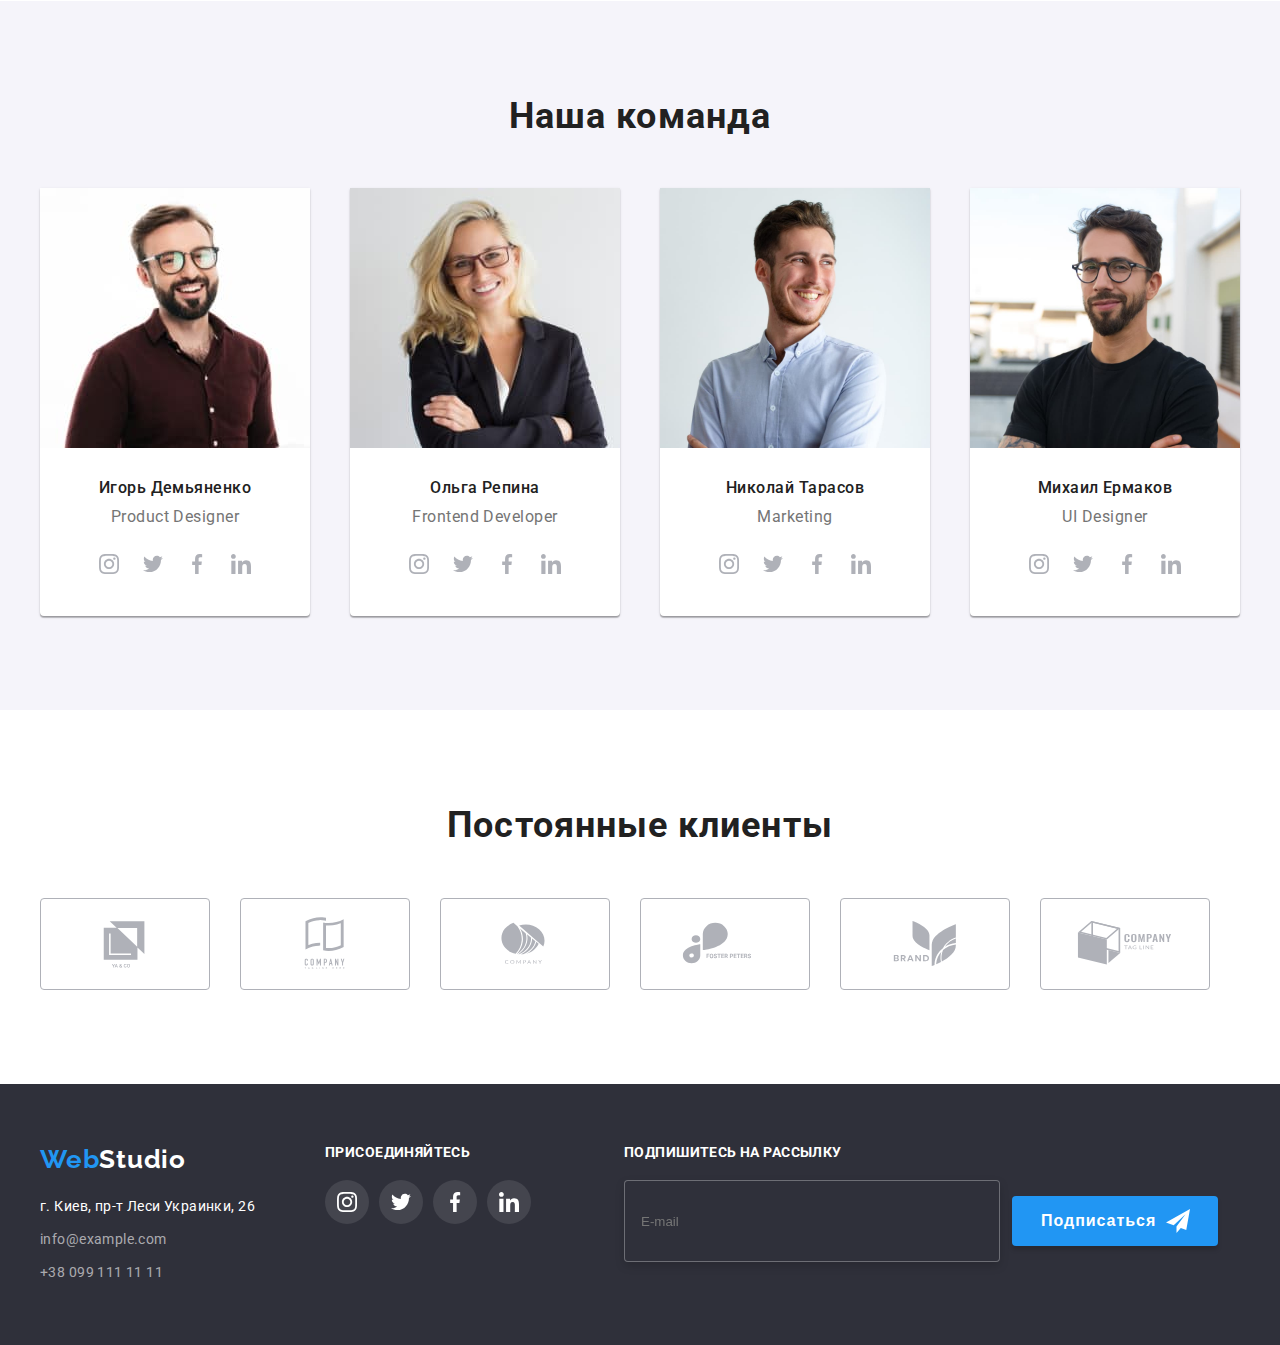
==== commit 3fbbc4b1: "bem__pageStudio--ok" ====
--- a/index.html
+++ b/index.html
@@ -53,101 +53,101 @@
 
     <main>
         <section class="hero">
-            <div class="hero-wrapper container" >
-                <h1 class="hero-title">Эффективные решения <br> для вашего бизнеса</h1>
-                <button type="button" class="hero__button" data-modal-open>Заказать услугу</button>
-                <div class="backdrop is-hidden" data-modal>
+            <div class="hero__wrapper container" >
+                <h1 class="hero__title">Эффективные решения <br> для вашего бизнеса</h1>
+                <button class="hero__button" type="button" data-modal-open>Заказать услугу</button>
+                <div class="hero__backdrop is-hidden" data-modal>
                     <div class="modal">
-                        <button type="button" class="icon-modal-close" data-modal-close>
-                            <svg class="icon-close">
+                        <button class="modal__close" type="button" data-modal-close>
+                            <svg class="modal__icon--cross">
                                 <use href="./images/icons.svg#icon-close"></use>
                             </svg>
                         </button>
                         
-                        <h4 class="form-title">Оставьте свои данные, мы вам перезвоним</h4>
-                        <form class="form">
-                            <div class="form-field">
-                                <label class="form-label" for="name">Имя</label>
-                                <input class="form-input" type="text" name="name" id="name">
-                                <svg class="form-icon">
+                        <h4 class="modal__title">Оставьте свои данные, мы вам перезвоним</h4>
+                        <form class="modal__form">
+                            <div class="modal__form--field">
+                                <label class="modal__form--label" for="name">Имя</label>
+                                <input class="modal__form--input" type="text" name="name" id="name">
+                                <svg class="modal__form--icon">
                                     <use href="./images/icons.svg#icon-person"></use>
                                 </svg>
                             </div>
-                            <div class="form-field">
-                                <label class="form-label" for="tel">Телефон</label>
-                                <input class="form-input" type="tel" name="tel" id="tel">
-                                <svg class="form-icon">
+                            <div class="modal__form--field">
+                                <label class="modal__form--label" for="tel">Телефон</label>
+                                <input class="modal__form--input" type="tel" name="tel" id="tel">
+                                <svg class="modal__form--icon">
                                     <use href="./images/icons.svg#icon-phone"></use>
                                 </svg>
                             </div>
-                            <div class="form-field">
-                                <label class="form-label" for="mail">Почта</label>
-                                <input class="form-input" type="mail" name="mail" id="mail">
-                                <svg class="form-icon">
+                            <div class="modal__form--field">
+                                <label class="modal__form--label" for="mail">Почта</label>
+                                <input class="modal__form--input" type="mail" name="mail" id="mail">
+                                <svg class="modal__form--icon">
                                     <use href="./images/icons.svg#icon-email"></use>
                                 </svg>
                             </div>
-                            <div class="form-field">
-                                <label class="form-label" for="comment">Комментарий</label>
-                                <textarea class="form-comment" name="comment" id="comment" placeholder="Введите текст"></textarea>
-                            </div>
-                            <label class="form-contract" for="form-contract"> 
-                                <input class="checkbox" type="checkbox" name="form-contract" id="form-contract">
-                                <span class="checkbox-icon">
-                                    <svg class="form-icon-check">
+                            <div class="modal__form--field">
+                                <label class="modal__form--label" for="comment">Комментарий</label>
+                                <textarea class="modal__form--comment" name="comment" id="comment" placeholder="Введите текст"></textarea>
+                            </div>
+                            <label class="modal__form--conditions" for="form-conditions"> 
+                                <input class="modal__checkbox" type="checkbox" name="form-conditions" id="form-conditions">
+                                <span class="modal__checkbox--icon">
+                                    <svg class="modal__checkbox--icon-check">
                                         <use href="./images/icons.svg#icon-check"></use>
                                     </svg>
-                                </span class="checkbox-icon">
+                                </span class="modal__checkbox--icon">
                                 Соглашаюсь с рассылкой и принимаю
-                                <a class="form-contract-link" href="#">Условия договора</a>
+                                <a class="form__conditions--link" href="#">Условия договора</a>
                               </label>
                         </form>
-                        <button class="hero-button form-button" type="submit">Отправить</button>
+                        <button class="modal__button hero__button" type="submit">Отправить</button>
                     </div>
                 </div>
             </div>
         </section>
         
-        <section class="list ">
-            <div class="list-feature">
+        <section class="feature">
+            <div class="feature__wrap">
                 <div class="container">
-                    <ul class="list-description">
+                    <ul class="feature__description">
                         <li class="list-style">
-                            <div class="icon-feature">
-                                <svg class="icon-antenna-1" width="70" height="70">
+                            <div class="feature__icon">
+                                <svg class="feature__icon--antenna-1" width="70" height="70">
                                     <use href="./images/icons.svg#icon-antenna"></use>
                                 </svg>
                             </div>
-                            <h3 class="list-title">Внимание к деталям</h3>
-                            <p class="list-text">Идейные соображения, а также начало повседневной работы по формированию позиции.</p>
+                            <h3 class="feature__title">Внимание к деталям</h3>
+                            <p class="feature__text">Идейные соображения, а также начало повседневной работы по формированию позиции.</p>
                             
                         </li>
                         <li class="list-style">
-                            <div class="icon-feature">
-                                <svg class="icon-clock-1" width="70" height="70">
+                            <div class="feature__icon">
+                                <svg class="feature__icon--clock-1" width="70" height="70">
                                     <use href="./images/icons.svg#icon-clock"></use>
                                 </svg>
                             </div>
-                            <h3 class="list-title">Пунктуальность</h3>
-                            <p class="list-text">Задача организации, в особенности же рамки и место обучения кадров влечет за собой.</p>
+                            <h3 class="feature__title">Пунктуальность</h3>
+                            <p class="feature__text">Задача организации, в особенности же рамки и место обучения кадров влечет за собой.</p>
                         </li>
                         <li class="list-style">
-                            <div class="icon-feature">
-                                <svg class="icon-diagram-1" width="70" height="70">
+                            <div class="feature__icon">
+                                <svg class="feature__icon--diagram-1" width="70" height="70">
                                     <use href="./images/icons.svg#icon-diagram"></use>
                                 </svg>
                             </div>
-                            <h3 class="list-title">Планирование</h3>
-                            <p class="list-text">Равным образом консультация с широким активом в значительной степени обуславливает.</p>
+                            <h3 class="feature__title">Планирование</h3>
+                            <p class="feature__text">Равным образом консультация с широким активом в значительной степени обуславливает.</p>
                         </li>
                         <li class="list-style">
-                            <div class="icon-feature">
-                                <svg class="icon-astronaut-1" width="70" height="70">
+                            <div class="feature__icon">
+                                <svg class="feature__icon--astronaut-1" width="70" height="70">
                                     <use href="./images/icons.svg#icon-astronaut"></use>
                                 </svg>
                             </div>
-                            <h3 class="list-title">Современные технологии</h3>
-                            <p class="list-text">Значимость этих проблем настолько очевидна, что реализация плановых заданий.</p>
+                            <h3 class="feature__title">Современные технологии</h3>
+                            <p class="feature__text">Значимость этих проблем настолько очевидна, что реализация плановых заданий.</p>
                         </li>
                     </ul>
                 </div>
@@ -156,24 +156,24 @@
 
         <section class="work">
             <div class="container">
-                <h2 class="work-title">Чем мы занимаемся</h2>
-                <ul class="work-description">
-                    <li class="work-list list-style">
-                        <img class="work-img" src="./images/keyboardtablet.jpg" alt="клавиатура планшет" width="370">
-                        <div class="work-thumb">
-                            <p class="work-text">Десктопные приложения</p>
-                        </div>
-                    </li>
-                    <li class="work-list list-style">
-                        <img class="work-img" src="./images/notebook.jpg" alt="Ноутбук" width="370">
-                        <div class="work-thumb">
-                            <p class="work-text">Мобильные приложения</p>
-                        </div>
-                    </li>
-                    <li class="work-list list-style">
-                        <img class="work-img" src="./images/tablet.jpg" alt="Планшет" width="370">
-                        <div class="work-thumb">
-                            <p class="work-text">Дизайнерские решения</p>
+                <h2 class="work__title">Чем мы занимаемся</h2>
+                <ul class="work__description">
+                    <li class="work__list list-style">
+                        <img class="work__image" src="./images/keyboardtablet.jpg" alt="клавиатура планшет" width="370">
+                        <div class="work__thumb">
+                            <p class="work__text">Десктопные приложения</p>
+                        </div>
+                    </li>
+                    <li class="work__list list-style">
+                        <img class="work__image" src="./images/notebook.jpg" alt="Ноутбук" width="370">
+                        <div class="work__thumb">
+                            <p class="work__text">Мобильные приложения</p>
+                        </div>
+                    </li>
+                    <li class="work__list list-style">
+                        <img class="work__image" src="./images/tablet.jpg" alt="Планшет" width="370">
+                        <div class="work__thumb">
+                            <p class="work__text">Дизайнерские решения</p>
                         </div>
                     </li>
                 </ul>
@@ -181,38 +181,38 @@
         </section>
 
         <section class="team">
-            <div class="team-wrapper container">
-                <h2 class="team-title">Наша команда</h2>
-                <ul class="team-block">
-                    <li class="team-list list-style">
-                        <a href="#"><img class="team-photo" src="./images/man1.jpg" alt="Игорь Демьяненко" width="270"></a>
-                        <div class="team-description">
-                            <h3 class="team-name">Игорь Демьяненко</h3>
-                            <p class="team-position">Product Designer</p>
-                            <ul class="icon-team">
-                                <li class="icon-name">
-                                    <a class="icon-link" href="">
-                                        <svg class="icon-style" width="20" height="20">
+            <div class="team__wrapp container">
+                <h2 class="team__title">Наша команда</h2>
+                <ul class="team__block">
+                    <li class="team__item list-style">
+                        <a class="team__photo" href="#"><img src="./images/man1.jpg" alt="Игорь Демьяненко" width="270"></a>
+                        <div class="team__description">
+                            <h3 class="team__name">Игорь Демьяненко</h3>
+                            <p class="team__position">Product Designer</p>
+                            <ul class="team__icons">
+                                <li class="team__icon">
+                                    <a class="team__link" href="">
+                                        <svg width="20" height="20">
                                             <use href="./images/icons.svg#icon-instagram"></use>
                                         </svg>
                                     </a>
                                 </li>
-                                <li class="icon-name">
-                                    <a class="icon-link" href="">
+                                <li class="team__icon">
+                                    <a class="team__link" href="">
                                         <svg width="20" height="20">
                                             <use href="./images/icons.svg#icon-twitter"></use>
                                         </svg>
                                     </a>
                                 </li>
-                                <li class="icon-name">
-                                    <a class="icon-link" href="">
+                                <li class="team__icon">
+                                    <a class="team__link" href="">
                                         <svg width="20" height="20">
                                             <use href="./images/icons.svg#icon-facebook"></use>
                                         </svg>
                                     </a>
                                 </li>
-                                <li class="icon-name">
-                                    <a class="icon-link" href="">
+                                <li class="team__icon">
+                                    <a class="team__link" href="">
                                         <svg width="20" height="20">
                                             <use href="./images/icons.svg#icon-linkedin"></use>
                                         </svg>
@@ -221,35 +221,35 @@
                             </ul>
                         </div>
                     </li>
-                    <li class="team-list list-style">
-                        <a href="#"><img class="team-photo" src="./images/woman1.jpg" alt="Ольга Репина" width="270"></a>
-                        <div class="team-description">
-                            <h3 class="team-name">Ольга Репина</h3>
-                            <p class="team-position">Frontend Developer</p>
-                            <ul class="icon-team">
-                                <li class="icon-name">
-                                    <a class="icon-link" href="">
-                                        <svg class="icon-style" width="20" height="20">
+                    <li class="team__item list-style">
+                        <a class="team__photo" href="#"><img src="./images/woman1.jpg" alt="Ольга Репина" width="270"></a>
+                        <div class="team__description">
+                            <h3 class="team__name">Ольга Репина</h3>
+                            <p class="team__position">Frontend Developer</p>
+                            <ul class="team__icons">
+                                <li class="team__icon">
+                                    <a class="team__link" href="">
+                                        <svg width="20" height="20">
                                             <use href="./images/icons.svg#icon-instagram"></use>
                                         </svg>
                                     </a>
                                 </li>
-                                <li class="icon-name">
-                                    <a class="icon-link" href="">
+                                <li class="team__icon">
+                                    <a class="team__link" href="">
                                         <svg width="20" height="20">
                                             <use href="./images/icons.svg#icon-twitter"></use>
                                         </svg>
                                     </a>
                                 </li>
-                                <li class="icon-name">
-                                    <a class="icon-link" href="">
+                                <li class="team__icon">
+                                    <a class="team__link" href="">
                                         <svg width="20" height="20">
                                             <use href="./images/icons.svg#icon-facebook"></use>
                                         </svg>
                                     </a>
                                 </li>
-                                <li class="icon-name">
-                                    <a class="icon-link" href="">
+                                <li class="team__icon">
+                                    <a class="team__link" href="">
                                         <svg width="20" height="20">
                                             <use href="./images/icons.svg#icon-linkedin"></use>
                                         </svg>
@@ -258,35 +258,35 @@
                             </ul>
                         </div>
                     </li>
-                    <li class="team-list list-style">
-                        <a href="#"><img class="team-photo" src="./images/man2.jpg" alt="Николай Тарасов" width="270"></a>
-                        <div class="team-description">
-                            <h3 class="team-name">Николай Тарасов</h3>
-                            <p class="team-position">Marketing</p>
-                            <ul class="icon-team">
-                                <li class="icon-name">
-                                    <a class="icon-link" href="">
-                                        <svg class="icon-style" width="20" height="20">
+                    <li class="team__item list-style">
+                        <a class="team__photo" href="#"><img src="./images/man2.jpg" alt="Николай Тарасов" width="270"></a>
+                        <div class="team__description">
+                            <h3 class="team__name">Николай Тарасов</h3>
+                            <p class="team__position">Marketing</p>
+                            <ul class="team__icons">
+                                <li class="team__icon">
+                                    <a class="team__link" href="">
+                                        <svg width="20" height="20">
                                             <use href="./images/icons.svg#icon-instagram"></use>
                                         </svg>
                                     </a>
                                 </li>
-                                <li class="icon-name">
-                                    <a class="icon-link" href="">
+                                <li class="team__icon">
+                                    <a class="team__link" href="">
                                         <svg width="20" height="20">
                                             <use href="./images/icons.svg#icon-twitter"></use>
                                         </svg>
                                     </a>
                                 </li>
-                                <li class="icon-name">
-                                    <a class="icon-link" href="">
+                                <li class="team__icon">
+                                    <a class="team__link" href="">
                                         <svg width="20" height="20">
                                             <use href="./images/icons.svg#icon-facebook"></use>
                                         </svg>
                                     </a>
                                 </li>
-                                <li class="icon-name">
-                                    <a class="icon-link" href="">
+                                <li class="team__icon">
+                                    <a class="team__link" href="">
                                         <svg width="20" height="20">
                                             <use href="./images/icons.svg#icon-linkedin"></use>
                                         </svg>
@@ -295,35 +295,35 @@
                             </ul>
                         </div>
                     </li>
-                    <li class="team-list list-style">
-                        <a href="#"><img class="team-photo" src="./images/man3.jpg" alt="Михаил Ермаков" width="270"></a>
-                        <div class="team-description">
-                            <h3 class="team-name">Михаил Ермаков</h3>
-                            <p class="team-position">UI Designer</p>
-                            <ul class="icon-team">
-                                <li class="icon-name">
-                                    <a class="icon-link" href="">
-                                        <svg class="icon-style" width="20" height="20">
+                    <li class="team__item list-style">
+                        <a class="team__photo" href="#"><img src="./images/man3.jpg" alt="Михаил Ермаков" width="270"></a>
+                        <div class="team__description">
+                            <h3 class="team__name">Михаил Ермаков</h3>
+                            <p class="team__position">UI Designer</p>
+                            <ul class="team__icons">
+                                <li class="team__icon">
+                                    <a class="team__link" href="">
+                                        <svg width="20" height="20">
                                             <use href="./images/icons.svg#icon-instagram"></use>
                                         </svg>
                                     </a>
                                 </li>
-                                <li class="icon-name">
-                                    <a class="icon-link" href="">
+                                <li class="team__icon">
+                                    <a class="team__link" href="">
                                         <svg width="20" height="20">
                                             <use href="./images/icons.svg#icon-twitter"></use>
                                         </svg>
                                     </a>
                                 </li>
-                                <li class="icon-name">
-                                    <a class="icon-link" href="">
+                                <li class="team__icon">
+                                    <a class="team__link" href="">
                                         <svg width="20" height="20">
                                             <use href="./images/icons.svg#icon-facebook"></use>
                                         </svg>
                                     </a>
                                 </li>
-                                <li class="icon-name">
-                                    <a class="icon-link" href="">
+                                <li class="team__icon">
+                                    <a class="team__link" href="">
                                         <svg width="20" height="20">
                                             <use href="./images/icons.svg#icon-linkedin"></use>
                                         </svg>
@@ -338,46 +338,46 @@
 
         <section class="customer">
             <div class="container">
-                <h2 class="customer-title" >Постоянные клиенты</h2>
-                <ul class="customer-company">
-                    <li class="customer-logo">
-                        <a class="customer-link" href="#">
-                            <svg class="customer-icon" width="106" height="60">
+                <h2 class="customer__title" >Постоянные клиенты</h2>
+                <ul class="customer__company list-style">
+                    <li class="customer__logo">
+                        <a class="customer__link" href="#">
+                            <svg class="customer__icon" width="106" height="60">
                                 <use href="./images/icons.svg#icon-logo1"></use>
                             </svg>
                         </a>
                     </li>
-                    <li class="customer-logo">
-                        <a class="customer-link" href="#">
-                            <svg class="customer-icon" width="106" height="60">
+                    <li class="customer__logo">
+                        <a class="customer__link" href="#">
+                            <svg class="customer__icon" width="106" height="60">
                                 <use href="./images/icons.svg#icon-logo2"></use>
                             </svg>
                         </a>
                     </li>
-                    <li class="customer-logo">
-                        <a class="customer-link" href="#">
-                            <svg class="customer-icon" width="106" height="60">
+                    <li class="customer__logo">
+                        <a class="customer__link" href="#">
+                            <svg class="customer__icon" width="106" height="60">
                                 <use href="./images/icons.svg#icon-logo3"></use>
                             </svg>
                         </a>
                     </li>
-                    <li class="customer-logo">
-                        <a class="customer-link" href="#">
-                            <svg class="customer-icon" width="106" height="60">
+                    <li class="customer__logo">
+                        <a class="customer__link" href="#">
+                            <svg class="customer__icon" width="106" height="60">
                                 <use href="./images/icons.svg#icon-logo4"></use>
                             </svg>
                         </a>
                     </li>
-                    <li class="customer-logo">
-                        <a class="customer-link" href="#">
-                            <svg class="customer-icon" width="106" height="60">
+                    <li class="customer__logo">
+                        <a class="customer__link" href="#">
+                            <svg class="customer__icon" width="106" height="60">
                                 <use href="./images/icons.svg#icon-logo5"></use>
                             </svg>
                         </a>
                     </li>
-                    <li class="customer-logo">
-                        <a class="customer-link" href="#">
-                            <svg class="customer-icon" width="106" height="60">
+                    <li class="customer__logo">
+                        <a class="customer__link" href="#">
+                            <svg class="customer__icon" width="106" height="60">
                                 <use href="./images/icons.svg#icon-logo6"></use>
                             </svg>
                         </a>
@@ -454,7 +454,7 @@
     </footer>
 
     <script src="./js/modal.js"></script>
-    
+
 </body>
 
 </html>
--- a/css/styles.css
+++ b/css/styles.css
@@ -201,7 +201,7 @@
   padding-bottom: 200px;
 }
 
-.hero-wrapper{
+.hero__wrapper{
   display: flex;
   flex-direction: column;
   justify-content: center;
@@ -209,7 +209,7 @@
   text-align: center;
 }
 
-.hero-title {
+.hero__title {
   font-weight: 900;
   font-size: 44px;
   line-height: 1.4;
@@ -244,8 +244,9 @@
   transition: var(--main-transition);
 }
 
-/* modal */
-.backdrop {
+/* === modal === */
+
+.hero__backdrop {
   position: fixed;
   top: 0;
   left: 0;
@@ -257,12 +258,12 @@
   z-index: 2;
 }
 
-.backdrop.is-hidden {
+.hero__backdrop.is-hidden {
   opacity: 0;
   pointer-events: none;
 }
 
-.backdrop.is-hidden .modal {
+.hero__backdrop.is-hidden .modal {
   opacity: 1;
   transform: translate(-50%, -50%) scale(1.1);
 }
@@ -281,7 +282,7 @@
   transition: transform var(--main-transition);
 } 
 
-.icon-modal-close{
+.modal__close {
   position: absolute;
   top: 8px;
   right: 8px;
@@ -297,17 +298,17 @@
   transition: fill var(--main-transition);
 }
 
-.icon-close{
+.modal__icon--cross{
   width: 11px;
   height: 11px;
 }
 
-.icon-modal-close:hover,
-.icon-modal-close:focus {
+.modal__icon--cross:hover,
+.modal__icon--cross:focus {
   fill: var(--accent-color);
 }
 
-.form-title {
+.modal__title {
   display: block;
   font-weight: bold;
   text-align: center;
@@ -318,32 +319,32 @@
   color: var(--primary-text-color);
 }
 
-.form {
+.modal__form {
   width: 100%;
   margin-bottom: 30px;
 }
 
-.form-field {
+.modal__form--field {
   position: relative;
   display: flex;
   flex-direction: column;
   margin-bottom: 10px;
 }
 
-.form-field:nth-child(4) {
+.modal__form--field:nth-child(4) {
   margin-bottom: 20px;
 }
 
-.form-field:hover .form-icon,
-.form-field:focus-within .form-icon {
+.modal__form--field:hover .modal__form--icon,
+.modal__form--field:focus-within .modal__form--icon {
   fill: var(--accent-color);
 }
 
-.form-field:focus-within .form-input {
+.modal__form--field:focus-within .modal__form--input {
   border: 1px solid var(--accent-color);
 }
 
-.form-label {
+.modal__form--label {
   display: inline-block;
   margin-bottom: 4px;
   margin-right: auto;
@@ -354,7 +355,7 @@
   color: var(--secondary-text-color);
 }
 
-.form-input {
+.modal__form--input {
   width: 100%;
   height: 40px;
   margin: 0;
@@ -365,13 +366,13 @@
   transition: border var(--main-transition), outline var(--main-transition);
 }
 
-.form-input:focus,
-.form-input:hover {
+.modal__form--input:focus,
+.modal__form--input:hover {
   outline: none;
   border: 1px solid var(--accent-color);
 }
 
-.form-icon {
+.modal__form--icon {
   width: 18px;
   height: 18px;
   position: absolute;
@@ -381,7 +382,7 @@
   transition: fill var(--main-transition);
 }
 
-.form-comment {
+.modal__form--comment {
   resize: none;
   width: 100%;
   height: 120px;
@@ -393,13 +394,13 @@
   transition: var(--main-transition);
 }
 
-.form-comment:hover,
-.form-comment:focus {
+.modal__form--comment:hover,
+.modal__form--comment:focus {
   outline: none;
   border: 1px solid var(--accent-color);
 }
 
-.form-comment::placeholder {
+.modal__form--comment::placeholder {
   font-weight: normal;
   font-size: 12px;
   line-height: 1.16;
@@ -407,7 +408,7 @@
   color: rgba(117, 117, 117, 0.5);
 }
 
-.form-contract {
+.modal__form--conditions {
   display: flex;
   align-items: center;
   justify-content: space-evenly;
@@ -419,16 +420,16 @@
   cursor: pointer;
 }
 
-.form-contract-link {
+.form__conditions--link {
   color: var(--accent-color);
   font-family: inherit;
 }
 
-.checkbox {
+.modal__checkbox {
   appearance: none;
 }
 
-.checkbox-icon{
+.modal__checkbox--icon{
   display: flex;
   width: 16px;
   height: 15px;
@@ -437,41 +438,41 @@
   background-color: #fff;
 }
 
-.checkbox:checked + .checkbox-icon {
+.modal__checkbox:checked + .modal__checkbox--icon {
   background-color: var(--accent-color);
   border-color: var(--accent-color);
 }
 
-.form-button {
+.modal__button {
   display: block;
   margin-left: auto;
   margin-right: auto;
 } 
 
-/* feature */
-.list{
+/* === feature === */
+
+.feature {
   padding-top: 94px;
   padding-bottom: 94px;
 }
 
-.list-description{
+.feature__description{
   margin: auto;
   margin: 0%;
   display: flex;
   justify-content: space-between;
 }
 
-
-.list-description .list-style {
+.feature__description .list-style {
 margin-right: 30px;
 width: 270px;
 }
 
-.list-description .list-style:last-child {
+.feature__description .list-style:last-child {
   margin-right: 0;
 }
 
-.icon-feature{
+.feature__icon{
   display: flex;
   background: #F5F4FA;
   border-radius: 4px;
@@ -481,7 +482,7 @@
   align-items: center;
 }
 
-.list-title {
+.feature__title {
   font-weight: bold;
   font-size: 14px;
   line-height: 1.14;
@@ -489,7 +490,7 @@
   text-transform: uppercase;
 }
 
-.list-text{
+.feature__text{
   margin-top: 10px;
   font-size: 14px;
   line-height: 1.7;
@@ -497,12 +498,13 @@
   letter-spacing: 0.03em;
 }
 
-/* what we do */
+/* === what we do === */
+
 .work{
   padding-bottom: 94px;
 }
 
-.work-title {
+.work__title {
   font-weight: bold;
   font-size: 36px;
   line-height: 1.2;
@@ -510,17 +512,17 @@
   letter-spacing: 0.03em;
 }
 
-.work-description {
+.work__description {
   display: flex;
   justify-content: space-between;
   margin-top: 50px;
 }
 
-.work-list{
+.work__list {
   position: relative;
 }
 
-.work-thumb{
+.work__thumb {
     position: absolute;
     height: 70px;
     display: flex;
@@ -532,7 +534,7 @@
     background-color: rgba(47, 48, 58, 0.8);
 }
 
-.work-text{
+.work__text{
     font-weight: 700;
     font-size: 14px;
     line-height: 1.14;
@@ -543,7 +545,8 @@
     color: var(--hero-text-color);
 }
 
-/* ouer team */
+/* === ouer team === */
+
 .team{
   background: #F5F4FA;
   width: 100%;
@@ -551,18 +554,18 @@
   padding-bottom: 94px;
 }
 
-.team-list {
+.team__item {
   margin-right: 30px;
   background-color: #ffffff;
   box-shadow: 0px 1px 3px rgba(0, 0, 0, 0.12), 0px 1px 1px rgba(0, 0, 0, 0.14), 0px 2px 1px rgba(0, 0, 0, 0.2);
   border-radius: 0px 0px 4px 4px;
 }
 
-.team-list:last-child {
+.team__item:last-child {
   margin-right: 0;
 }
 
-.team-title{
+.team__title{
   font-weight: bold;
   font-size: 36px;
   line-height: 1.2;
@@ -570,18 +573,18 @@
   letter-spacing: 0.03em;
 }
 
-.team-block{
+.team__block{
   display: flex;
   justify-content: space-between;
   margin-top: 50px;
 }
 
-.team-description {
+.team__description {
   padding-top: 30px;
   padding-bottom: 30px;
 }
 
-.team-name{
+.team__name{
   font-weight: 500;
   font-size: 16px;
   line-height: 1.2;
@@ -589,7 +592,7 @@
   letter-spacing: 0.03em;
 }
 
-.team-position{
+.team__position{
   margin-top: 10px;
   font-weight: normal;
   font-size: 16px;
@@ -599,17 +602,17 @@
   color: var(--secondary-text-color);
 }
 
-.icon-team {
+.team__icons {
   display: flex;
   justify-content: center;
   margin-top: 16px;
 }
 
-.icon-name {
+.team__icon {
   list-style: none;
 }
 
-.icon-link {
+.team__link {
   display: flex;
   align-items: center;
   justify-content: center;
@@ -622,23 +625,24 @@
   transition: var(--main-transition);
 }
 
-.icon-name:last-child{
+.team__link:last-child{
   margin-right: 0;
 }
 
-.icon-link:hover,
-.icon-link:focus {
+.team__link:hover,
+.team__link:focus {
   background-color: var(--accent-color);
   fill: var(--hero-text-color);
 }
 
-/* customer */
+/* === customer === */
+
 .customer{
   padding-top: 94px;
   padding-bottom: 94px;
 }
 
-.customer-title{
+.customer__title{
   font-weight: bold;
   font-size: 36px;
   line-height: 1.2;
@@ -646,13 +650,12 @@
   letter-spacing: 0.03em;
 }
 
-.customer-company{
-  display: flex;
-  list-style: none;
+.customer__company{
+  display: flex;
   margin-top: 50px;
 }
 
-.customer-link{
+.customer__link{
   display: flex;
   justify-content: center;
   align-items: center;
@@ -666,12 +669,12 @@
   transition: var(--main-transition);
 }
 
-.costomer-link:last-child {
+.costomer__link:last-child {
   margin-right: 0;
 }
 
-.customer-link:hover,
-.customer-link:focus {
+.customer__link:hover,
+.customer__link:focus {
   border: 1px solid var(--accent-color);
   fill: var(--accent-color);
   transition: var(--main-transition);
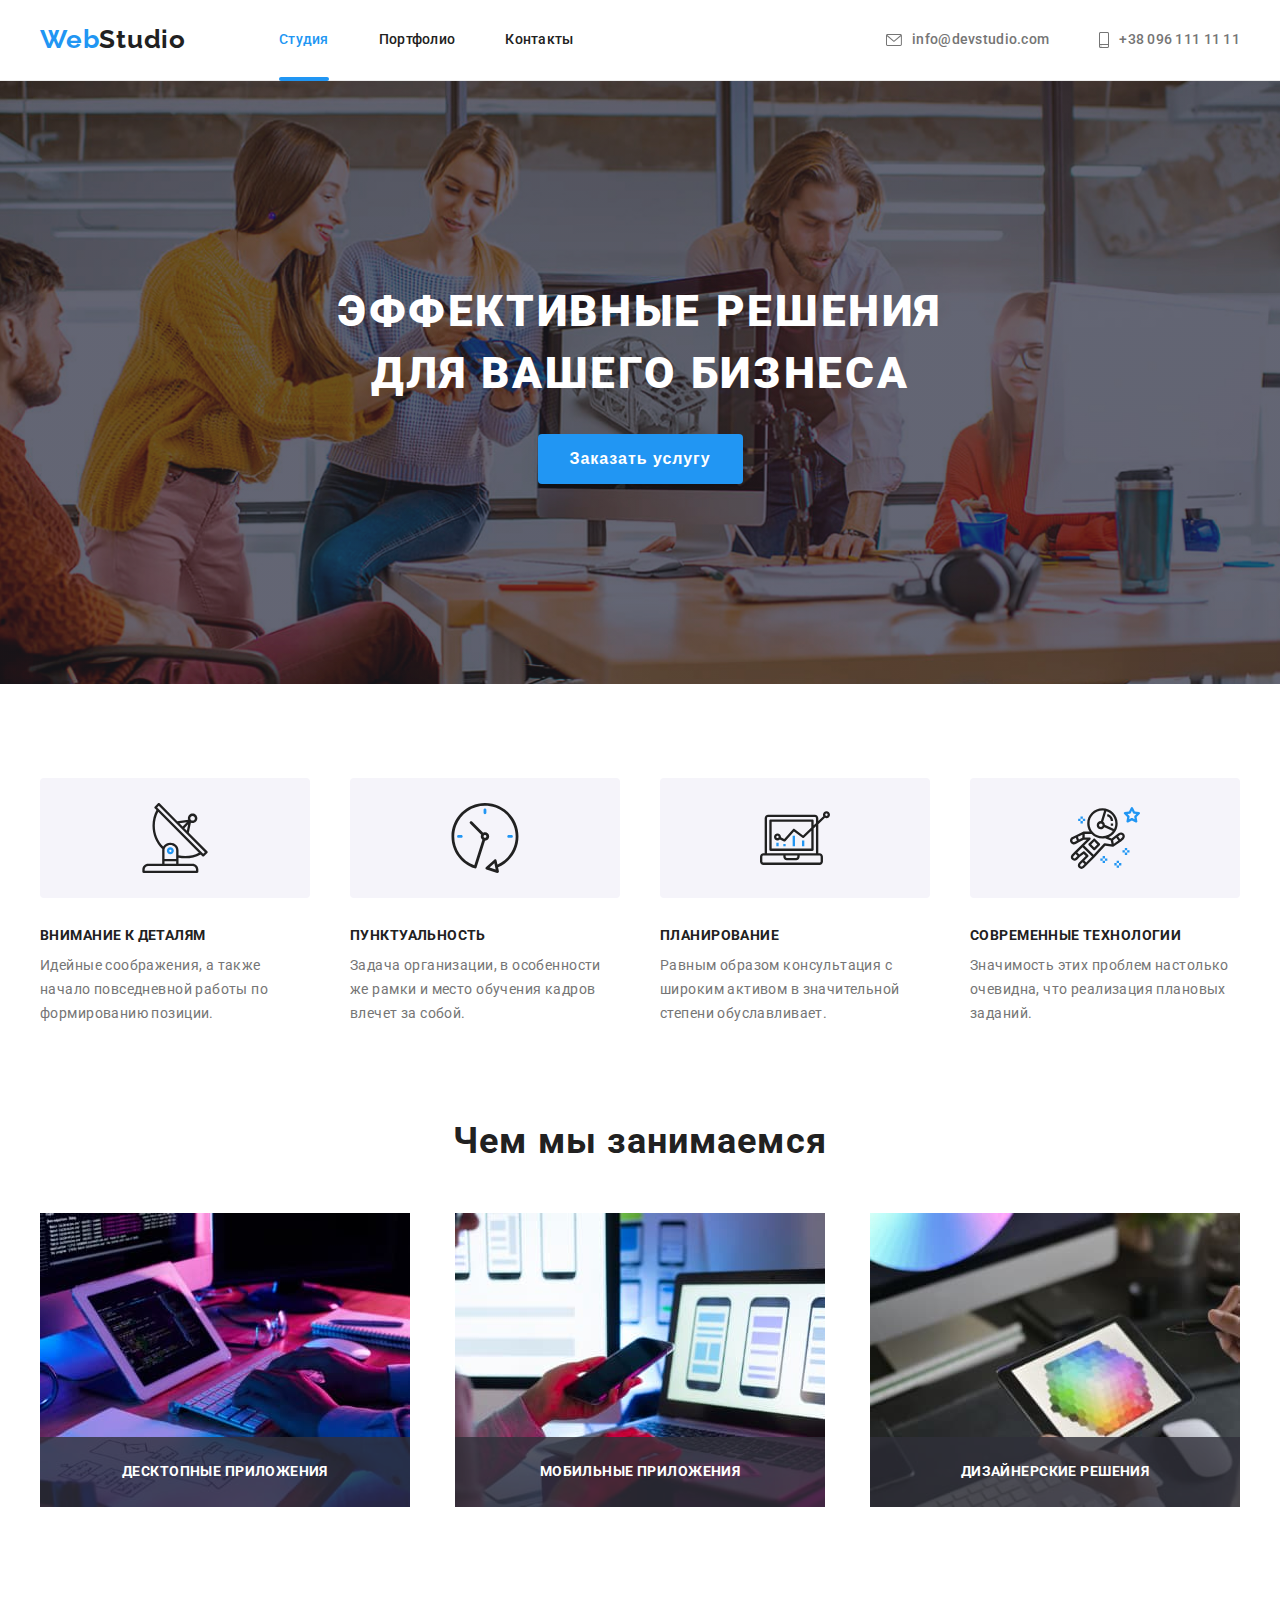
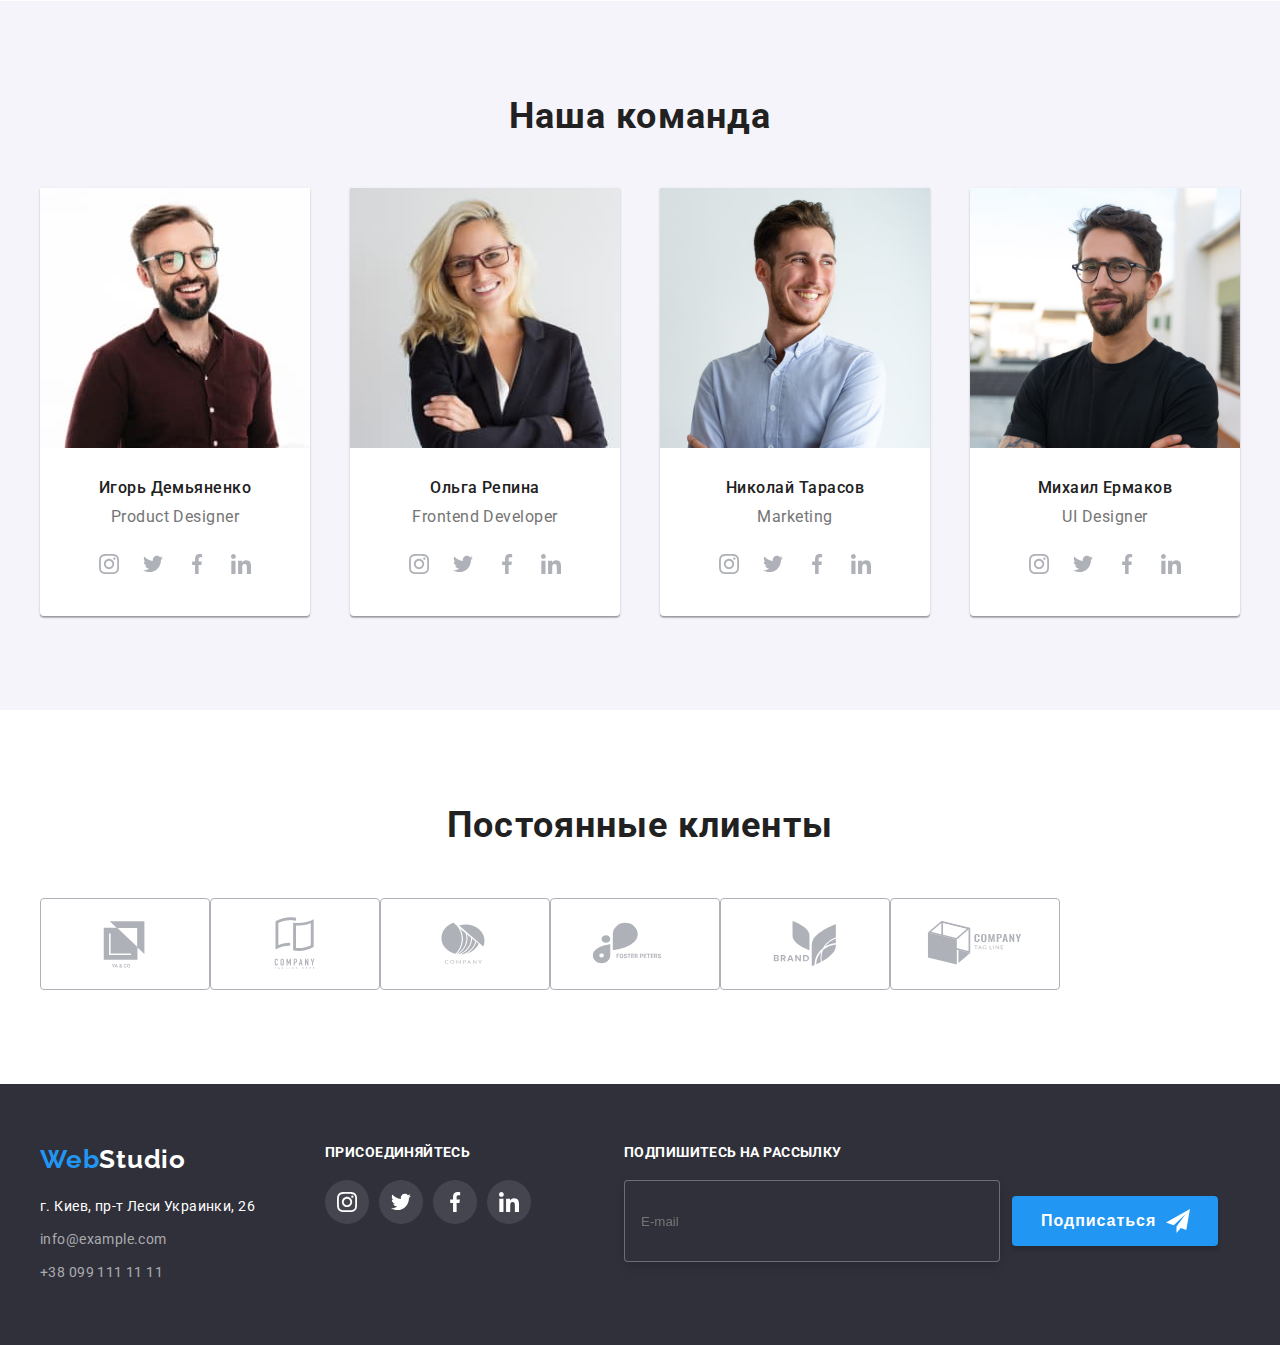
==== commit 754a4b24: "sass coding in process" ====
--- a/index.html
+++ b/index.html
@@ -11,7 +11,7 @@
     <link rel="stylesheet" href="https://cdnjs.cloudflare.com/ajax/libs/modern-normalize/1.1.0/modern-normalize.min.css"
         integrity="sha512-wpPYUAdjBVSE4KJnH1VR1HeZfpl1ub8YT/NKx4PuQ5NmX2tKuGu6U/JRp5y+Y8XG2tV+wKQpNHVUX03MfMFn9Q=="
         crossorigin="anonymous" referrerpolicy="no-referrer" />
-    <link rel="stylesheet" href="./css/styles.css">
+    <link rel="stylesheet" href="./css/main.min.css">
     <title>WebStudio</title>
 </head>
 
@@ -91,7 +91,7 @@
                                 <label class="modal__form--label" for="comment">Комментарий</label>
                                 <textarea class="modal__form--comment" name="comment" id="comment" placeholder="Введите текст"></textarea>
                             </div>
-                            <label class="modal__form--conditions" for="form-conditions"> 
+                            <label class="modal__conditions" for="form-conditions"> 
                                 <input class="modal__checkbox" type="checkbox" name="form-conditions" id="form-conditions">
                                 <span class="modal__checkbox--icon">
                                     <svg class="modal__checkbox--icon-check">
--- a/css/main.min.css
+++ b/css/main.min.css
@@ -0,0 +1,2 @@
+body{font-family:"roboto", sans-serif;color:#212121;background-color:#ffffff}*{margin:0;padding:0}h1 h2 h3 h4 h5 h6 p ul{text-decoration:none}.list-style{list-style-type:none}.container{width:1200px;height:auto;margin-left:auto;margin-right:auto;padding:0 15px}header{border-bottom:1px solid #ECECEC;padding-top:24px;padding-bottom:25px}.header{display:-webkit-box;display:-ms-flexbox;display:flex;-webkit-box-pack:justify;-ms-flex-pack:justify;justify-content:space-between;-webkit-box-align:center;-ms-flex-align:center;align-items:center}.header__navigation{display:-webkit-box;display:-ms-flexbox;display:flex}.header__logo{display:-webkit-box;display:-ms-flexbox;display:flex;-webkit-box-align:center;-ms-flex-align:center;align-items:center;font-family:Raleway;font-weight:bold;font-size:26px;line-height:1.2;letter-spacing:0.03em;text-decoration:none}.header__logo--web{color:#2196f3}.header__logo--studio{color:#212121;margin-right:93px}.header__menu{display:-webkit-box;display:-ms-flexbox;display:flex;-webkit-box-align:center;-ms-flex-align:center;align-items:center}.header__menu .list-style{margin-right:50px}.header__menu .list-style:last-child{margin-right:0}.header__menu .header__menu--link{display:-webkit-box;display:-ms-flexbox;display:flex;color:#212121;font-weight:500;font-size:14px;line-height:1.14;letter-spacing:0.02em;text-decoration:none;-webkit-transition:250ms cubic-bezier(0.4, 0, 0.2, 1);transition:250ms cubic-bezier(0.4, 0, 0.2, 1)}.header__menu--link:hover,.header__menu--link:focus{color:#2196f3;-webkit-transition:250ms cubic-bezier(0.4, 0, 0.2, 1);transition:250ms cubic-bezier(0.4, 0, 0.2, 1)}.header__menu--link.current{color:#2196f3;position:relative}.header__menu--link.current::after{content:"";position:absolute;bottom:-33.6px;width:100%;height:4px;border-radius:2px;background-color:#2196f3}.header__contact{display:-webkit-box;display:-ms-flexbox;display:flex;font-weight:500;font-size:14px;line-height:1.14;letter-spacing:0.02em}.header__contact .list-style{margin-right:50px}.header__contact .list-style:last-child{margin-right:0}.header__contact--mailto{display:-webkit-box;display:-ms-flexbox;display:flex;-webkit-box-align:center;-ms-flex-align:center;align-items:center;text-decoration:none;color:#757575;-webkit-transition:250ms cubic-bezier(0.4, 0, 0.2, 1);transition:250ms cubic-bezier(0.4, 0, 0.2, 1)}.header__contact--mailto:hover,.header__contact--mailto:focus{color:#2196f3;-webkit-transition:250ms cubic-bezier(0.4, 0, 0.2, 1);transition:250ms cubic-bezier(0.4, 0, 0.2, 1)}.header__contact--call{display:-webkit-box;display:-ms-flexbox;display:flex;-webkit-box-align:center;-ms-flex-align:center;align-items:center;text-decoration:none;color:#757575;-webkit-transition:250ms cubic-bezier(0.4, 0, 0.2, 1);transition:250ms cubic-bezier(0.4, 0, 0.2, 1)}.header__contact--call:hover,.header__contact--call:focus{color:#2196f3;-webkit-transition:250ms cubic-bezier(0.4, 0, 0.2, 1);transition:250ms cubic-bezier(0.4, 0, 0.2, 1)}.header__contact--icon{margin-right:10px;fill:currentColor}.header__contact--mailto:hover,.header__contact--mailto:focus,.header__contact--call:hover,.header__contact--call:focus{fill:#2196f3;-webkit-transition:250ms cubic-bezier(0.4, 0, 0.2, 1);transition:250ms cubic-bezier(0.4, 0, 0.2, 1)}button{cursor:pointer}.hero{display:block;background-image:-webkit-gradient(linear, left top, right top, from(rgba(47,48,58,0.4)), to(rgba(47,48,58,0.4))),url(../images/Img.jpg);background-image:linear-gradient(to right, rgba(47,48,58,0.4), rgba(47,48,58,0.4)),url(../images/Img.jpg);background-repeat:no-repeat;background-position:center;background-size:cover;margin-left:auto;margin-right:auto;max-width:1600px;padding-top:200px;padding-bottom:200px}.hero__wrapper{display:-webkit-box;display:-ms-flexbox;display:flex;-webkit-box-orient:vertical;-webkit-box-direction:normal;-ms-flex-direction:column;flex-direction:column;-webkit-box-pack:center;-ms-flex-pack:center;justify-content:center;-webkit-box-align:center;-ms-flex-align:center;align-items:center;text-align:center}.hero__title{font-weight:900;font-size:44px;line-height:1.4;letter-spacing:0.06em;text-transform:uppercase;color:#fff;text-align:center}.hero__button{min-width:200px;height:50px;margin-top:30px;padding:10px 32px;font-weight:bold;font-size:16px;line-height:1.9;letter-spacing:0.06em;border:none;border-radius:4px;color:#fff;background:#2196f3;-webkit-box-shadow:0px 4px 4px rgba(0,0,0,0.15);box-shadow:0px 4px 4px rgba(0,0,0,0.15);-webkit-transition:250ms cubic-bezier(0.4, 0, 0.2, 1);transition:250ms cubic-bezier(0.4, 0, 0.2, 1)}.hero__button:hover,.hero__button:focus{-webkit-box-shadow:0px 4px 4px rgba(0,0,0,0.15);box-shadow:0px 4px 4px rgba(0,0,0,0.15);border-radius:4px;background:#188CE8;-webkit-transition:250ms cubic-bezier(0.4, 0, 0.2, 1);transition:250ms cubic-bezier(0.4, 0, 0.2, 1)}.hero__backdrop{top:0;left:0;width:100%;height:100%;background:rgba(0,0,0,0.2);opacity:1;-webkit-transition:opacity 250ms cubic-bezier(0.4, 0, 0.2, 1);transition:opacity 250ms cubic-bezier(0.4, 0, 0.2, 1);z-index:2;position:fixed}.hero__backdrop.is-hidden{pointer-events:none;opacity:0}.hero__backdrop.is-hidden .modal{opacity:1;-webkit-transform:translate(-50%, -50%) scale(1.1);transform:translate(-50%, -50%) scale(1.1)}.modal{position:absolute;top:50%;left:50%;-webkit-transform:translate(-50%, -50%) scale(1);transform:translate(-50%, -50%) scale(1);width:528px;height:581px;padding:40px;background:#FFFFFF;-webkit-box-shadow:0px 1px 3px rgba(0,0,0,0.12),0px 1px 1px rgba(0,0,0,0.14),0px 2px 1px rgba(0,0,0,0.2);box-shadow:0px 1px 3px rgba(0,0,0,0.12),0px 1px 1px rgba(0,0,0,0.14),0px 2px 1px rgba(0,0,0,0.2);border-radius:4px;-webkit-transition:-webkit-transform 250ms cubic-bezier(0.4, 0, 0.2, 1);transition:-webkit-transform 250ms cubic-bezier(0.4, 0, 0.2, 1);transition:transform 250ms cubic-bezier(0.4, 0, 0.2, 1);transition:transform 250ms cubic-bezier(0.4, 0, 0.2, 1), -webkit-transform 250ms cubic-bezier(0.4, 0, 0.2, 1)}.modal__close{position:absolute;top:8px;right:8px;display:-webkit-box;display:-ms-flexbox;display:flex;-webkit-box-align:center;-ms-flex-align:center;align-items:center;-webkit-box-pack:center;-ms-flex-pack:center;justify-content:center;width:30px;height:30px;background-color:#fff;border:1px solid rgba(0,0,0,0.1);border-radius:50%;cursor:pointer;-webkit-transition:fill 250ms cubic-bezier(0.4, 0, 0.2, 1);transition:fill 250ms cubic-bezier(0.4, 0, 0.2, 1)}.modal__title{display:block;font-weight:bold;text-align:center;margin-bottom:12px;font-size:20px;line-height:1.15;letter-spacing:0.03em;color:#212121}.modal__form{width:100%;margin-bottom:30px}.modal__form--field{position:relative;display:-webkit-box;display:-ms-flexbox;display:flex;-webkit-box-orient:vertical;-webkit-box-direction:normal;-ms-flex-direction:column;flex-direction:column;margin-bottom:10px}.modal__form--field:nth-child(4){margin-bottom:20px}.modal__form--field:hover .modal__form--icon,.modal__form--field:focus-within .modal__form--icon{fill:#2196f3}.modal__form--field:focus-within .modal__form--input{border:1px solid #2196f3}.modal__form--label{display:inline-block;margin-bottom:4px;margin-right:auto;font-weight:normal;font-size:12px;line-height:1.16;letter-spacing:0.01em;color:#757575}.modal__form--input{width:100%;height:40px;margin:0;padding-left:35px;border:1px solid rgba(33,33,33,0.2);-webkit-box-sizing:border-box;box-sizing:border-box;border-radius:4px;-webkit-transition:border 250ms cubic-bezier(0.4, 0, 0.2, 1),outline 250ms cubic-bezier(0.4, 0, 0.2, 1);transition:border 250ms cubic-bezier(0.4, 0, 0.2, 1),outline 250ms cubic-bezier(0.4, 0, 0.2, 1)}.modal__form--input:focus,.modal__form--input:hover{outline:none;border:1px solid #2196f3}.modal__form--icon{width:18px;height:18px;position:absolute;left:10px;top:50%;fill:#212121;-webkit-transition:fill 250ms cubic-bezier(0.4, 0, 0.2, 1);transition:fill 250ms cubic-bezier(0.4, 0, 0.2, 1)}.modal__form--comment{resize:none;width:100%;height:120px;padding:12px 16px;border:1px solid rgba(33,33,33,0.2);-webkit-box-sizing:border-box;box-sizing:border-box;border-radius:4px;color:#212121;-webkit-transition:250ms cubic-bezier(0.4, 0, 0.2, 1);transition:250ms cubic-bezier(0.4, 0, 0.2, 1)}.modal__form--comment:hover,.modal__form--comment:focus{outline:none;border:1px solid #2196f3}.modal__form--comment::-webkit-input-placeholder{font-weight:normal;font-size:12px;line-height:1.16;letter-spacing:0.01em;color:rgba(117,117,117,0.5)}.modal__form--comment:-ms-input-placeholder{font-weight:normal;font-size:12px;line-height:1.16;letter-spacing:0.01em;color:rgba(117,117,117,0.5)}.modal__form--comment::-ms-input-placeholder{font-weight:normal;font-size:12px;line-height:1.16;letter-spacing:0.01em;color:rgba(117,117,117,0.5)}.modal__form--comment::placeholder{font-weight:normal;font-size:12px;line-height:1.16;letter-spacing:0.01em;color:rgba(117,117,117,0.5)}.modal__conditions{display:-webkit-box;display:-ms-flexbox;display:flex;-webkit-box-align:center;-ms-flex-align:center;align-items:center;-webkit-box-pack:space-evenly;-ms-flex-pack:space-evenly;justify-content:space-evenly;font-weight:normal;font-size:14px;line-height:1.71;letter-spacing:0.03em;color:#757575;cursor:pointer}.modal__conditions--link{color:#2196f3;font-family:inherit}.modal__checkbox{-webkit-appearance:none;-moz-appearance:none;appearance:none}.modal__checkbox--icon{display:-webkit-box;display:-ms-flexbox;display:flex;width:16px;height:15px;border:2px solid #212121;border-radius:2px;background-color:#fff}.modal__checkbox:checked+.modal__checkbox--icon{background-color:#2196f3;border-color:#2196f3}.modal__button{display:block;margin-left:auto;margin-right:auto}.modal__icon--cross{width:11px;height:11px}.modal__icon--cross:hover,.modal__icon--cross:focus{fill:#2196f3}.feature{padding-top:94px;padding-bottom:94px}.feature__description{margin:auto;margin:0%;display:-webkit-box;display:-ms-flexbox;display:flex;-webkit-box-pack:justify;-ms-flex-pack:justify;justify-content:space-between}.feature__description .list-style{margin-right:30px;width:270px}.feature__description .list-style:last-child{margin-right:0}.feature__icon{display:-webkit-box;display:-ms-flexbox;display:flex;background:#F5F4FA;border-radius:4px;margin-bottom:30px;padding:25px 0;-webkit-box-pack:center;-ms-flex-pack:center;justify-content:center;-webkit-box-align:center;-ms-flex-align:center;align-items:center}.feature__title{font-weight:bold;font-size:14px;line-height:1.14;letter-spacing:0.03em;text-transform:uppercase}.feature__text{margin-top:10px;font-size:14px;line-height:1.7;color:#757575;letter-spacing:0.03em}.work{padding-bottom:94px}.work__title{font-weight:bold;font-size:36px;line-height:1.2;text-align:center;letter-spacing:0.03em}.work__description{display:-webkit-box;display:-ms-flexbox;display:flex;-webkit-box-pack:justify;-ms-flex-pack:justify;justify-content:space-between;margin-top:50px}.work__list{position:relative}.work__thumb{position:absolute;height:70px;display:-webkit-box;display:-ms-flexbox;display:flex;-webkit-box-align:center;-ms-flex-align:center;align-items:center;-webkit-box-pack:center;-ms-flex-pack:center;justify-content:center;bottom:0;left:0;width:100%;background-color:rgba(47,48,58,0.8)}.work__text{font-weight:700;font-size:14px;line-height:1.14;text-align:center;margin:0;letter-spacing:0.03em;text-transform:uppercase;color:#fff}.team{background:#F5F4FA;width:100%;padding-top:94px;padding-bottom:94px}.team__item{margin-right:30px;background-color:#ffffff;-webkit-box-shadow:0px 1px 3px rgba(0,0,0,0.12),0px 1px 1px rgba(0,0,0,0.14),0px 2px 1px rgba(0,0,0,0.2);box-shadow:0px 1px 3px rgba(0,0,0,0.12),0px 1px 1px rgba(0,0,0,0.14),0px 2px 1px rgba(0,0,0,0.2);border-radius:0px 0px 4px 4px}.team__item:last-child{margin-right:0}.team__title{font-weight:bold;font-size:36px;line-height:1.2;text-align:center;letter-spacing:0.03em}.team__block{display:-webkit-box;display:-ms-flexbox;display:flex;-webkit-box-pack:justify;-ms-flex-pack:justify;justify-content:space-between;margin-top:50px}.team__description{padding-top:30px;padding-bottom:30px}.team__name{font-weight:500;font-size:16px;line-height:1.2;text-align:center;letter-spacing:0.03em}.team__position{margin-top:10px;font-weight:normal;font-size:16px;line-height:1.2;text-align:center;letter-spacing:0.03em;color:#757575}.team__icons{display:-webkit-box;display:-ms-flexbox;display:flex;-webkit-box-pack:center;-ms-flex-pack:center;justify-content:center;margin-top:16px}.team__icon{list-style:none}.team__link{display:-webkit-box;display:-ms-flexbox;display:flex;-webkit-box-align:center;-ms-flex-align:center;align-items:center;-webkit-box-pack:center;-ms-flex-pack:center;justify-content:center;width:44px;height:44px;margin-right:10px;border-radius:50%;fill:#AFB1B8;background-color:#fff;-webkit-transition:250ms cubic-bezier(0.4, 0, 0.2, 1);transition:250ms cubic-bezier(0.4, 0, 0.2, 1)}.team__link:last-child{margin-right:0}.team__link:hover,.team__link:focus{background-color:#2196f3;fill:#fff}.customer{padding-top:94px;padding-bottom:94px}.customer__title{font-weight:bold;font-size:36px;line-height:1.2;text-align:center;letter-spacing:0.03em}.customer__company{display:-webkit-box;display:-ms-flexbox;display:flex;margin-top:50px}.customer__link{display:-webkit-box;display:-ms-flexbox;display:flex;-webkit-box-pack:center;-ms-flex-pack:center;justify-content:center;-webkit-box-align:center;-ms-flex-align:center;align-items:center;width:170px;height:92px;margin-right:30px;border:1px solid #AFB1B8;-webkit-box-sizing:border-box;box-sizing:border-box;border-radius:4px;fill:#AFB1B8;-webkit-transition:250ms cubic-bezier(0.4, 0, 0.2, 1);transition:250ms cubic-bezier(0.4, 0, 0.2, 1)}.customer__link:last-child{margin-right:0}.customer__link:hover,.customer__link:focus{border:1px solid #2196f3;fill:#2196f3;-webkit-transition:250ms cubic-bezier(0.4, 0, 0.2, 1);transition:250ms cubic-bezier(0.4, 0, 0.2, 1)}.gallary{padding-top:94px;padding-bottom:94px}.visually-hidden{position:absolute;clip:rect(0 0 0 0);width:1px;height:1px;margin:-1px}.filter__group{display:-webkit-box;display:-ms-flexbox;display:flex;-webkit-box-pack:center;-ms-flex-pack:center;justify-content:center}.filter__group>.filter__item{list-style:none;text-decoration:none}.filter__item{margin-right:8px}.filter__item:last-child{margin-right:0}.filter__button{display:-webkit-box;display:-ms-flexbox;display:flex;-webkit-box-pack:center;-ms-flex-pack:center;justify-content:center;padding:6px 22px;font-family:inherit;font-weight:500;font-size:16px;line-height:1.6;text-align:center;letter-spacing:0.03em;color:#212121;border:none;background:#F5F4FA;border-radius:4px;-webkit-transition:250ms cubic-bezier(0.4, 0, 0.2, 1);transition:250ms cubic-bezier(0.4, 0, 0.2, 1)}.filter__button:hover,.filter__button:focus{font-weight:500;font-size:16px;line-height:1.6;text-align:center;letter-spacing:0.03em;color:#fff;background:#2196f3;-webkit-box-shadow:0px 3px 1px rgba(0,0,0,0.1),0px 1px 2px rgba(0,0,0,0.08),0px 2px 2px rgba(0,0,0,0.12);box-shadow:0px 3px 1px rgba(0,0,0,0.1),0px 1px 2px rgba(0,0,0,0.08),0px 2px 2px rgba(0,0,0,0.12);border-radius:4px;-webkit-transition:250ms cubic-bezier(0.4, 0, 0.2, 1);transition:250ms cubic-bezier(0.4, 0, 0.2, 1)}img{display:block;max-width:100%;height:auto}.gallary__list{margin-top:50px;display:-webkit-box;display:-ms-flexbox;display:flex;-webkit-box-pack:justify;-ms-flex-pack:justify;justify-content:space-between;-ms-flex-wrap:wrap;flex-wrap:wrap}.gallary__card{margin-bottom:30px;border:1px solid #EEEEEE;-webkit-box-sizing:border-box;box-sizing:border-box;-webkit-transition:250ms cubic-bezier(0.4, 0, 0.2, 1);transition:250ms cubic-bezier(0.4, 0, 0.2, 1)}.gallary__card:nth-child(3n){margin-right:0}.gallary__card:nth-last-child(-n+3){margin-bottom:0}.gallary__card:hover,.gallary__card:focus{background:#FFFFFF;-webkit-box-shadow:0px 1px 1px rgba(0,0,0,0.12),0px 4px 4px rgba(0,0,0,0.06),1px 4px 6px rgba(0,0,0,0.16);box-shadow:0px 1px 1px rgba(0,0,0,0.12),0px 4px 4px rgba(0,0,0,0.06),1px 4px 6px rgba(0,0,0,0.16);-webkit-transition:250ms cubic-bezier(0.4, 0, 0.2, 1);transition:250ms cubic-bezier(0.4, 0, 0.2, 1)}.gallary__link{display:block;text-decoration:none;color:inherit;-webkit-transition:-webkit-box-shadow cubic-bezier(0.4, 0, 0.2, 1);transition:-webkit-box-shadow cubic-bezier(0.4, 0, 0.2, 1);transition:box-shadow cubic-bezier(0.4, 0, 0.2, 1);transition:box-shadow cubic-bezier(0.4, 0, 0.2, 1), -webkit-box-shadow cubic-bezier(0.4, 0, 0.2, 1)}.gallary__thumb{position:relative;width:370px;overflow:hidden}.gallary__overlay{position:absolute;top:0;left:0;width:100%;height:100%;background:rgba(33,150,243,0.9);-webkit-transform:translateY(100%);transform:translateY(100%);-webkit-transition:250ms cubic-bezier(0.4, 0, 0.2, 1);transition:250ms cubic-bezier(0.4, 0, 0.2, 1);opacity:0}.gallary__card:hover .gallary__overlay{-webkit-transform:translateY(0);transform:translateY(0);opacity:1}.gallary__text{position:absolute;width:100%;height:100%;-webkit-transform:translateY(-50%, -50%);transform:translateY(-50%, -50%);top:0;left:0;margin:0;padding:63px 24px;font-weight:400;font-size:18px;line-height:1.56;letter-spacing:0.03em;color:#ffffff;-webkit-transition:250ms cubic-bezier(0.4, 0, 0.2, 1);transition:250ms cubic-bezier(0.4, 0, 0.2, 1);opacity:0}.gallary__card:hover .gallary__text{-webkit-transform:translateY(0);transform:translateY(0);opacity:1}.gallary__name{padding:20px 24px 20px 24px;border-left:1px solid #EEEEEE;border-right:1px solid #EEEEEE;border-bottom:1px solid #EEEEEE;background:#FFFFFF}.gallary__project{font-weight:bold;font-size:18px;line-height:2;letter-spacing:0.06em;color:#212121}.gallary__kind{margin-top:4px;font-size:16px;line-height:2;letter-spacing:0.03em;color:#757575}footer{background:#2F303A;width:100%;padding:60px 0}.footer{display:-webkit-box;display:-ms-flexbox;display:flex}.footer__logo{font-family:Raleway;font-weight:bold;font-size:26px;line-height:1.2;letter-spacing:0.03em;text-decoration:none}.footer__logo--web{color:#2196f3}.footer__logo--studio{color:#fff}.footer__address{margin-top:20px;font-size:14px;font-style:normal;line-height:1.7;letter-spacing:0.03em;color:#fff}.footer__contact{margin-top:9px;font-size:14px;line-height:1.71;letter-spacing:0.03em}.footer__contact--item{margin-top:9px;list-style:none}.footer__contact--link{text-decoration:none;color:rgba(255,255,255,0.6);-webkit-transition:250ms cubic-bezier(0.4, 0, 0.2, 1);transition:250ms cubic-bezier(0.4, 0, 0.2, 1)}.footer__contact--link:hover,.footer__contact--link:focus{color:#2196f3;-webkit-transition:250ms cubic-bezier(0.4, 0, 0.2, 1);transition:250ms cubic-bezier(0.4, 0, 0.2, 1)}.footer__join{margin-left:70px}.footer__title{margin-bottom:20px;font-weight:bold;font-size:14px;line-height:1.2;letter-spacing:0.03em;text-transform:uppercase;color:#fff}.footer__social{display:-webkit-box;display:-ms-flexbox;display:flex;-webkit-box-pack:justify;-ms-flex-pack:justify;justify-content:space-between}.footer__social--item{list-style:none;margin-right:10px}.footer__social--item:last-child{margin-right:0}.footer__social--link{display:-webkit-box;display:-ms-flexbox;display:flex;-webkit-box-align:center;-ms-flex-align:center;align-items:center;-webkit-box-pack:center;-ms-flex-pack:center;justify-content:center;width:44px;height:44px;border-radius:50%;fill:#fff;background:rgba(255,255,255,0.1);-webkit-transition:250ms cubic-bezier(0.4, 0, 0.2, 1);transition:250ms cubic-bezier(0.4, 0, 0.2, 1)}.footer__social--link:hover,.footer__social--link:focus{background:#2196f3;-webkit-transition:250ms cubic-bezier(0.4, 0, 0.2, 1);transition:250ms cubic-bezier(0.4, 0, 0.2, 1)}.footer__signature{margin-left:93px}.footer__signature--field{display:-webkit-box;display:-ms-flexbox;display:flex;-webkit-box-align:center;-ms-flex-align:center;align-items:center}.footer__signature--email{display:block;width:358px;height:50px;margin-right:12px;padding:15px 0 15px 16px;border:1px solid rgba(255,255,255,0.3);border-radius:4px;-webkit-filter:drop-shadow(0px 4px 4px rgba(0,0,0,0.15));filter:drop-shadow(0px 4px 4px rgba(0,0,0,0.15));background-color:#2F303A}.footer__button{position:relative;padding:0 62px 0 29px;margin:0}.footer__icon--send{position:absolute;top:50%;-webkit-transform:translateY(-50%);transform:translateY(-50%);margin-left:10px;fill:#FFFFFF}
+/*# sourceMappingURL=main.min.css.map */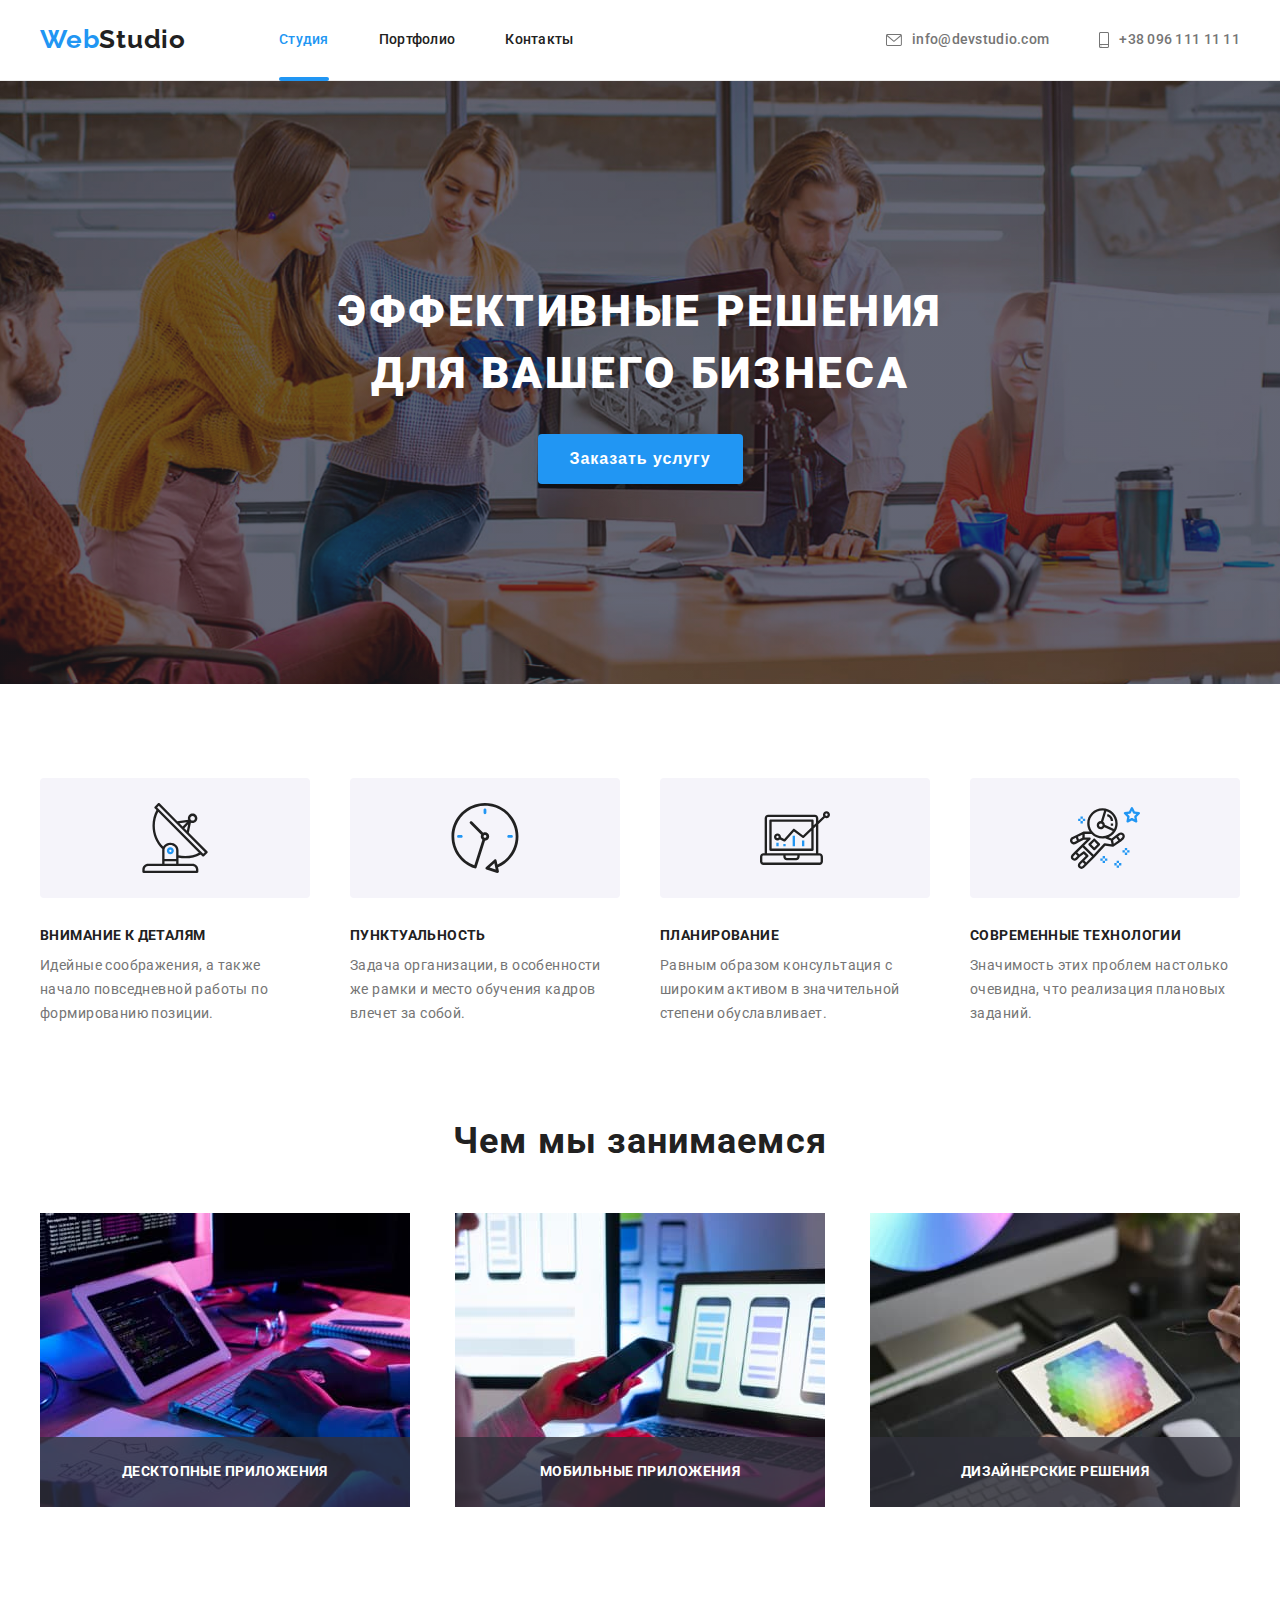
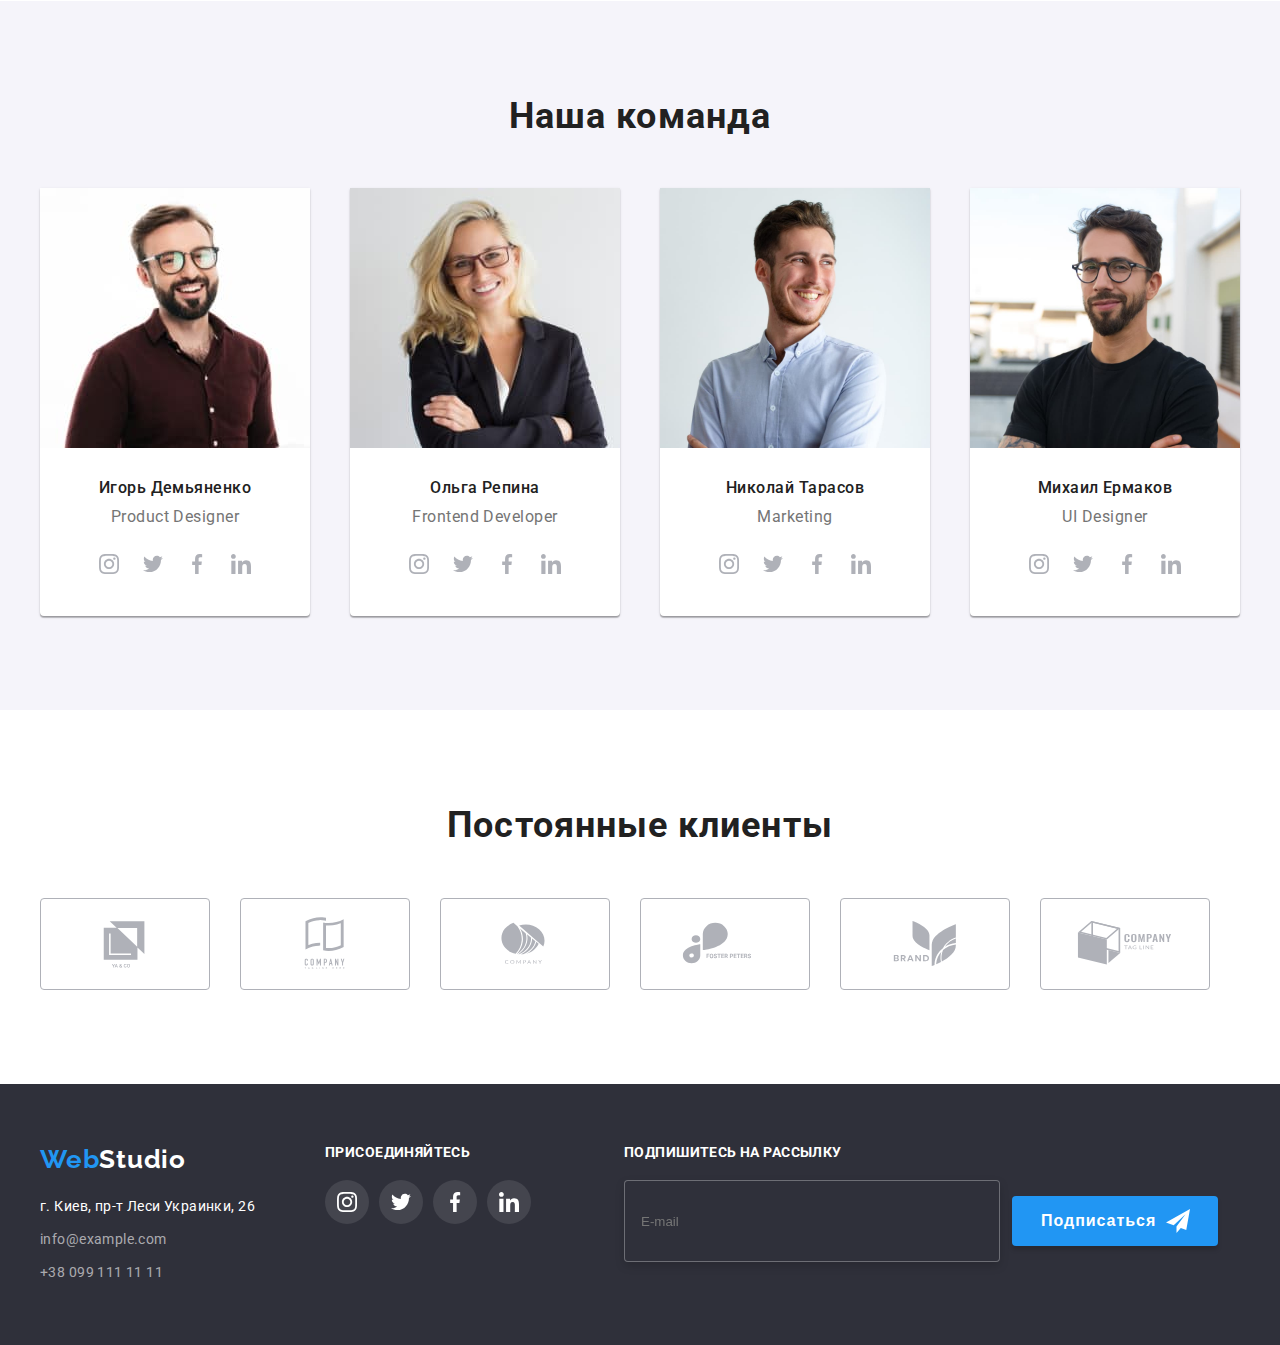
==== commit c552644c: "fix (margin) section customer" ====
--- a/index.html
+++ b/index.html
@@ -11,7 +11,7 @@
     <link rel="stylesheet" href="https://cdnjs.cloudflare.com/ajax/libs/modern-normalize/1.1.0/modern-normalize.min.css"
         integrity="sha512-wpPYUAdjBVSE4KJnH1VR1HeZfpl1ub8YT/NKx4PuQ5NmX2tKuGu6U/JRp5y+Y8XG2tV+wKQpNHVUX03MfMFn9Q=="
         crossorigin="anonymous" referrerpolicy="no-referrer" />
-    <link rel="stylesheet" href="./css/main.min.css">
+    <link rel="stylesheet" href="./css/main.css">
     <title>WebStudio</title>
 </head>
 
@@ -91,7 +91,7 @@
                                 <label class="modal__form--label" for="comment">Комментарий</label>
                                 <textarea class="modal__form--comment" name="comment" id="comment" placeholder="Введите текст"></textarea>
                             </div>
-                            <label class="modal__conditions" for="form-conditions"> 
+                            <label class="modal__form--conditions" for="form-conditions"> 
                                 <input class="modal__checkbox" type="checkbox" name="form-conditions" id="form-conditions">
                                 <span class="modal__checkbox--icon">
                                     <svg class="modal__checkbox--icon-check">
--- a/css/main.css
+++ b/css/main.css
@@ -0,0 +1,1173 @@
+body {
+  font-family: "roboto", sans-serif;
+  color: #212121;
+  background-color: #ffffff;
+}
+
+* {
+  margin: 0;
+  padding: 0;
+}
+
+h1
+h2
+h3
+h4
+h5
+h6
+p
+ul {
+  text-decoration: none;
+}
+
+.list-style {
+  list-style-type: none;
+}
+
+.container {
+  width: 1200px;
+  height: auto;
+  margin-left: auto;
+  margin-right: auto;
+  padding: 0 15px;
+}
+
+header {
+  border-bottom: 1px solid #ECECEC;
+  padding-top: 24px;
+  padding-bottom: 25px;
+}
+
+.header {
+  display: -webkit-box;
+  display: -ms-flexbox;
+  display: flex;
+  -webkit-box-pack: justify;
+      -ms-flex-pack: justify;
+          justify-content: space-between;
+  -webkit-box-align: center;
+      -ms-flex-align: center;
+          align-items: center;
+}
+
+.header__navigation {
+  display: -webkit-box;
+  display: -ms-flexbox;
+  display: flex;
+}
+
+.header__logo {
+  display: -webkit-box;
+  display: -ms-flexbox;
+  display: flex;
+  -webkit-box-align: center;
+      -ms-flex-align: center;
+          align-items: center;
+  font-family: Raleway;
+  font-weight: bold;
+  font-size: 26px;
+  line-height: 1.2;
+  letter-spacing: 0.03em;
+  text-decoration: none;
+}
+
+.header__logo--web {
+  color: #2196f3;
+}
+
+.header__logo--studio {
+  color: #212121;
+  margin-right: 93px;
+}
+
+.header__menu {
+  display: -webkit-box;
+  display: -ms-flexbox;
+  display: flex;
+  -webkit-box-align: center;
+      -ms-flex-align: center;
+          align-items: center;
+}
+
+.header__menu .list-style {
+  margin-right: 50px;
+}
+
+.header__menu .list-style:last-child {
+  margin-right: 0;
+}
+
+.header__menu .header__menu--link {
+  display: -webkit-box;
+  display: -ms-flexbox;
+  display: flex;
+  color: #212121;
+  font-weight: 500;
+  font-size: 14px;
+  line-height: 1.14;
+  letter-spacing: 0.02em;
+  text-decoration: none;
+  -webkit-transition: 250ms cubic-bezier(0.4, 0, 0.2, 1);
+  transition: 250ms cubic-bezier(0.4, 0, 0.2, 1);
+}
+
+.header__menu--link:hover,
+.header__menu--link:focus {
+  color: #2196f3;
+  -webkit-transition: 250ms cubic-bezier(0.4, 0, 0.2, 1);
+  transition: 250ms cubic-bezier(0.4, 0, 0.2, 1);
+}
+
+.header__menu--link.current {
+  color: #2196f3;
+  position: relative;
+}
+
+.header__menu--link.current::after {
+  content: "";
+  position: absolute;
+  bottom: -33.6px;
+  width: 100%;
+  height: 4px;
+  border-radius: 2px;
+  background-color: #2196f3;
+}
+
+.header__contact {
+  display: -webkit-box;
+  display: -ms-flexbox;
+  display: flex;
+  font-weight: 500;
+  font-size: 14px;
+  line-height: 1.14;
+  letter-spacing: 0.02em;
+}
+
+.header__contact .list-style {
+  margin-right: 50px;
+}
+
+.header__contact .list-style:last-child {
+  margin-right: 0;
+}
+
+.header__contact--mailto {
+  display: -webkit-box;
+  display: -ms-flexbox;
+  display: flex;
+  -webkit-box-align: center;
+      -ms-flex-align: center;
+          align-items: center;
+  text-decoration: none;
+  color: #757575;
+  -webkit-transition: 250ms cubic-bezier(0.4, 0, 0.2, 1);
+  transition: 250ms cubic-bezier(0.4, 0, 0.2, 1);
+}
+
+.header__contact--mailto:hover,
+.header__contact--mailto:focus {
+  color: #2196f3;
+  -webkit-transition: 250ms cubic-bezier(0.4, 0, 0.2, 1);
+  transition: 250ms cubic-bezier(0.4, 0, 0.2, 1);
+}
+
+.header__contact--call {
+  display: -webkit-box;
+  display: -ms-flexbox;
+  display: flex;
+  -webkit-box-align: center;
+      -ms-flex-align: center;
+          align-items: center;
+  text-decoration: none;
+  color: #757575;
+  -webkit-transition: 250ms cubic-bezier(0.4, 0, 0.2, 1);
+  transition: 250ms cubic-bezier(0.4, 0, 0.2, 1);
+}
+
+.header__contact--call:hover,
+.header__contact--call:focus {
+  color: #2196f3;
+  -webkit-transition: 250ms cubic-bezier(0.4, 0, 0.2, 1);
+  transition: 250ms cubic-bezier(0.4, 0, 0.2, 1);
+}
+
+.header__contact--icon {
+  margin-right: 10px;
+  fill: currentColor;
+}
+
+.header__contact--mailto:hover,
+.header__contact--mailto:focus,
+.header__contact--call:hover,
+.header__contact--call:focus {
+  fill: #2196f3;
+  -webkit-transition: 250ms cubic-bezier(0.4, 0, 0.2, 1);
+  transition: 250ms cubic-bezier(0.4, 0, 0.2, 1);
+}
+
+button {
+  cursor: pointer;
+}
+
+.hero {
+  display: block;
+  background-image: -webkit-gradient(linear, left top, right top, from(rgba(47, 48, 58, 0.4)), to(rgba(47, 48, 58, 0.4))), url(../images/Img.jpg);
+  background-image: linear-gradient(to right, rgba(47, 48, 58, 0.4), rgba(47, 48, 58, 0.4)), url(../images/Img.jpg);
+  background-repeat: no-repeat;
+  background-position: center;
+  background-size: cover;
+  margin-left: auto;
+  margin-right: auto;
+  max-width: 1600px;
+  padding-top: 200px;
+  padding-bottom: 200px;
+}
+
+.hero__wrapper {
+  display: -webkit-box;
+  display: -ms-flexbox;
+  display: flex;
+  -webkit-box-orient: vertical;
+  -webkit-box-direction: normal;
+      -ms-flex-direction: column;
+          flex-direction: column;
+  -webkit-box-pack: center;
+      -ms-flex-pack: center;
+          justify-content: center;
+  -webkit-box-align: center;
+      -ms-flex-align: center;
+          align-items: center;
+  text-align: center;
+}
+
+.hero__title {
+  font-weight: 900;
+  font-size: 44px;
+  line-height: 1.4;
+  letter-spacing: 0.06em;
+  text-transform: uppercase;
+  color: #ffffff;
+  text-align: center;
+}
+
+.hero__button {
+  min-width: 200px;
+  height: 50px;
+  margin-top: 30px;
+  padding: 10px 32px;
+  font-weight: bold;
+  font-size: 16px;
+  line-height: 1.9;
+  letter-spacing: 0.06em;
+  border: none;
+  border-radius: 4px;
+  color: #ffffff;
+  background: #2196f3;
+  -webkit-box-shadow: 0px 4px 4px rgba(0, 0, 0, 0.15);
+          box-shadow: 0px 4px 4px rgba(0, 0, 0, 0.15);
+  -webkit-transition: 250ms cubic-bezier(0.4, 0, 0.2, 1);
+  transition: 250ms cubic-bezier(0.4, 0, 0.2, 1);
+}
+
+.hero__button:hover, .hero__button:focus {
+  -webkit-box-shadow: 0px 4px 4px rgba(0, 0, 0, 0.15);
+          box-shadow: 0px 4px 4px rgba(0, 0, 0, 0.15);
+  border-radius: 4px;
+  background: #188CE8;
+  -webkit-transition: 250ms cubic-bezier(0.4, 0, 0.2, 1);
+  transition: 250ms cubic-bezier(0.4, 0, 0.2, 1);
+}
+
+.hero__backdrop {
+  top: 0;
+  left: 0;
+  width: 100%;
+  height: 100%;
+  background: rgba(0, 0, 0, 0.2);
+  opacity: 1;
+  -webkit-transition: opacity 250ms cubic-bezier(0.4, 0, 0.2, 1);
+  transition: opacity 250ms cubic-bezier(0.4, 0, 0.2, 1);
+  z-index: 2;
+  position: fixed;
+}
+
+.hero__backdrop.is-hidden {
+  pointer-events: none;
+  opacity: 0;
+}
+
+.hero__backdrop.is-hidden .modal {
+  opacity: 1;
+  -webkit-transform: translate(-50%, -50%) scale(1.1);
+          transform: translate(-50%, -50%) scale(1.1);
+}
+
+.modal {
+  position: absolute;
+  top: 50%;
+  left: 50%;
+  -webkit-transform: translate(-50%, -50%) scale(1);
+          transform: translate(-50%, -50%) scale(1);
+  width: 528px;
+  height: 581px;
+  padding: 40px;
+  background: #FFFFFF;
+  -webkit-box-shadow: 0px 1px 3px rgba(0, 0, 0, 0.12), 0px 1px 1px rgba(0, 0, 0, 0.14), 0px 2px 1px rgba(0, 0, 0, 0.2);
+          box-shadow: 0px 1px 3px rgba(0, 0, 0, 0.12), 0px 1px 1px rgba(0, 0, 0, 0.14), 0px 2px 1px rgba(0, 0, 0, 0.2);
+  border-radius: 4px;
+  -webkit-transition: -webkit-transform 250ms cubic-bezier(0.4, 0, 0.2, 1);
+  transition: -webkit-transform 250ms cubic-bezier(0.4, 0, 0.2, 1);
+  transition: transform 250ms cubic-bezier(0.4, 0, 0.2, 1);
+  transition: transform 250ms cubic-bezier(0.4, 0, 0.2, 1), -webkit-transform 250ms cubic-bezier(0.4, 0, 0.2, 1);
+}
+
+.modal__close {
+  position: absolute;
+  top: 8px;
+  right: 8px;
+  display: -webkit-box;
+  display: -ms-flexbox;
+  display: flex;
+  -webkit-box-align: center;
+      -ms-flex-align: center;
+          align-items: center;
+  -webkit-box-pack: center;
+      -ms-flex-pack: center;
+          justify-content: center;
+  width: 30px;
+  height: 30px;
+  background-color: #ffffff;
+  border: 1px solid rgba(0, 0, 0, 0.1);
+  border-radius: 50%;
+  cursor: pointer;
+  -webkit-transition: fill 250ms cubic-bezier(0.4, 0, 0.2, 1);
+  transition: fill 250ms cubic-bezier(0.4, 0, 0.2, 1);
+}
+
+.modal__title {
+  display: block;
+  font-weight: bold;
+  text-align: center;
+  margin-bottom: 12px;
+  font-size: 20px;
+  line-height: 1.15;
+  letter-spacing: 0.03em;
+  color: #212121;
+}
+
+.modal__form {
+  width: 100%;
+  margin-bottom: 30px;
+}
+
+.modal__form--field {
+  position: relative;
+  display: -webkit-box;
+  display: -ms-flexbox;
+  display: flex;
+  -webkit-box-orient: vertical;
+  -webkit-box-direction: normal;
+      -ms-flex-direction: column;
+          flex-direction: column;
+  margin-bottom: 10px;
+}
+
+.modal__form--field:nth-child(4) {
+  margin-bottom: 20px;
+}
+
+.modal__form--field:hover .modal__form--icon,
+.modal__form--field:focus-within .modal__form--icon {
+  fill: #2196f3;
+}
+
+.modal__form--field:focus-within .modal__form--input {
+  border: 1px solid #2196f3;
+}
+
+.modal__form--label {
+  display: inline-block;
+  margin-bottom: 4px;
+  margin-right: auto;
+  font-weight: normal;
+  font-size: 12px;
+  line-height: 1.16;
+  letter-spacing: 0.01em;
+  color: #757575;
+}
+
+.modal__form--input {
+  width: 100%;
+  height: 40px;
+  margin: 0;
+  padding-left: 35px;
+  border: 1px solid rgba(33, 33, 33, 0.2);
+  -webkit-box-sizing: border-box;
+          box-sizing: border-box;
+  border-radius: 4px;
+  -webkit-transition: border 250ms cubic-bezier(0.4, 0, 0.2, 1), outline 250ms cubic-bezier(0.4, 0, 0.2, 1);
+  transition: border 250ms cubic-bezier(0.4, 0, 0.2, 1), outline 250ms cubic-bezier(0.4, 0, 0.2, 1);
+}
+
+.modal__form--input:focus, .modal__form--input:hover {
+  outline: none;
+  border: 1px solid #2196f3;
+}
+
+.modal__form--icon {
+  width: 18px;
+  height: 18px;
+  position: absolute;
+  left: 10px;
+  top: 50%;
+  fill: #212121;
+  -webkit-transition: fill 250ms cubic-bezier(0.4, 0, 0.2, 1);
+  transition: fill 250ms cubic-bezier(0.4, 0, 0.2, 1);
+}
+
+.modal__form--comment {
+  resize: none;
+  width: 100%;
+  height: 120px;
+  padding: 12px 16px;
+  border: 1px solid rgba(33, 33, 33, 0.2);
+  -webkit-box-sizing: border-box;
+          box-sizing: border-box;
+  border-radius: 4px;
+  color: #212121;
+  -webkit-transition: 250ms cubic-bezier(0.4, 0, 0.2, 1);
+  transition: 250ms cubic-bezier(0.4, 0, 0.2, 1);
+}
+
+.modal__form--comment:hover, .modal__form--comment:focus {
+  outline: none;
+  border: 1px solid #2196f3;
+}
+
+.modal__form--comment::-webkit-input-placeholder {
+  font-weight: normal;
+  font-size: 12px;
+  line-height: 1.16;
+  letter-spacing: 0.01em;
+  color: rgba(117, 117, 117, 0.5);
+}
+
+.modal__form--comment:-ms-input-placeholder {
+  font-weight: normal;
+  font-size: 12px;
+  line-height: 1.16;
+  letter-spacing: 0.01em;
+  color: rgba(117, 117, 117, 0.5);
+}
+
+.modal__form--comment::-ms-input-placeholder {
+  font-weight: normal;
+  font-size: 12px;
+  line-height: 1.16;
+  letter-spacing: 0.01em;
+  color: rgba(117, 117, 117, 0.5);
+}
+
+.modal__form--comment::placeholder {
+  font-weight: normal;
+  font-size: 12px;
+  line-height: 1.16;
+  letter-spacing: 0.01em;
+  color: rgba(117, 117, 117, 0.5);
+}
+
+.modal__conditions {
+  display: -webkit-box;
+  display: -ms-flexbox;
+  display: flex;
+  -webkit-box-align: center;
+      -ms-flex-align: center;
+          align-items: center;
+  -webkit-box-pack: space-evenly;
+      -ms-flex-pack: space-evenly;
+          justify-content: space-evenly;
+  font-weight: normal;
+  font-size: 14px;
+  line-height: 1.71;
+  letter-spacing: 0.03em;
+  color: #757575;
+  cursor: pointer;
+}
+
+.modal__conditions--link {
+  color: #2196f3;
+  font-family: inherit;
+}
+
+.modal__checkbox {
+  -webkit-appearance: none;
+     -moz-appearance: none;
+          appearance: none;
+}
+
+.modal__checkbox--icon {
+  display: -webkit-box;
+  display: -ms-flexbox;
+  display: flex;
+  width: 16px;
+  height: 15px;
+  border: 2px solid #212121;
+  border-radius: 2px;
+  background-color: #fff;
+}
+
+.modal__checkbox:checked + .modal__checkbox--icon {
+  background-color: #2196f3;
+  border-color: #2196f3;
+}
+
+.modal__button {
+  display: block;
+  margin-left: auto;
+  margin-right: auto;
+}
+
+.modal__icon--cross {
+  width: 11px;
+  height: 11px;
+}
+
+.modal__icon--cross:hover, .modal__icon--cross:focus {
+  fill: #2196f3;
+}
+
+.feature {
+  padding-top: 94px;
+  padding-bottom: 94px;
+}
+
+.feature__description {
+  margin: auto;
+  margin: 0%;
+  display: -webkit-box;
+  display: -ms-flexbox;
+  display: flex;
+  -webkit-box-pack: justify;
+      -ms-flex-pack: justify;
+          justify-content: space-between;
+}
+
+.feature__description .list-style {
+  margin-right: 30px;
+  width: 270px;
+}
+
+.feature__description .list-style:last-child {
+  margin-right: 0;
+}
+
+.feature__icon {
+  display: -webkit-box;
+  display: -ms-flexbox;
+  display: flex;
+  background: #F5F4FA;
+  border-radius: 4px;
+  margin-bottom: 30px;
+  padding: 25px 0;
+  -webkit-box-pack: center;
+      -ms-flex-pack: center;
+          justify-content: center;
+  -webkit-box-align: center;
+      -ms-flex-align: center;
+          align-items: center;
+}
+
+.feature__title {
+  font-weight: bold;
+  font-size: 14px;
+  line-height: 1.14;
+  letter-spacing: 0.03em;
+  text-transform: uppercase;
+}
+
+.feature__text {
+  margin-top: 10px;
+  font-size: 14px;
+  line-height: 1.7;
+  color: #757575;
+  letter-spacing: 0.03em;
+}
+
+.work {
+  padding-bottom: 94px;
+}
+
+.work__title {
+  font-weight: bold;
+  font-size: 36px;
+  line-height: 1.2;
+  text-align: center;
+  letter-spacing: 0.03em;
+}
+
+.work__description {
+  display: -webkit-box;
+  display: -ms-flexbox;
+  display: flex;
+  -webkit-box-pack: justify;
+      -ms-flex-pack: justify;
+          justify-content: space-between;
+  margin-top: 50px;
+}
+
+.work__list {
+  position: relative;
+}
+
+.work__thumb {
+  position: absolute;
+  height: 70px;
+  display: -webkit-box;
+  display: -ms-flexbox;
+  display: flex;
+  -webkit-box-align: center;
+      -ms-flex-align: center;
+          align-items: center;
+  -webkit-box-pack: center;
+      -ms-flex-pack: center;
+          justify-content: center;
+  bottom: 0;
+  left: 0;
+  width: 100%;
+  background-color: rgba(47, 48, 58, 0.8);
+}
+
+.work__text {
+  font-weight: 700;
+  font-size: 14px;
+  line-height: 1.14;
+  text-align: center;
+  margin: 0;
+  letter-spacing: 0.03em;
+  text-transform: uppercase;
+  color: #ffffff;
+}
+
+.team {
+  background: #F5F4FA;
+  width: 100%;
+  padding-top: 94px;
+  padding-bottom: 94px;
+}
+
+.team__item {
+  margin-right: 30px;
+  background-color: #ffffff;
+  -webkit-box-shadow: 0px 1px 3px rgba(0, 0, 0, 0.12), 0px 1px 1px rgba(0, 0, 0, 0.14), 0px 2px 1px rgba(0, 0, 0, 0.2);
+          box-shadow: 0px 1px 3px rgba(0, 0, 0, 0.12), 0px 1px 1px rgba(0, 0, 0, 0.14), 0px 2px 1px rgba(0, 0, 0, 0.2);
+  border-radius: 0px 0px 4px 4px;
+}
+
+.team__item:last-child {
+  margin-right: 0;
+}
+
+.team__title {
+  font-weight: bold;
+  font-size: 36px;
+  line-height: 1.2;
+  text-align: center;
+  letter-spacing: 0.03em;
+}
+
+.team__block {
+  display: -webkit-box;
+  display: -ms-flexbox;
+  display: flex;
+  -webkit-box-pack: justify;
+      -ms-flex-pack: justify;
+          justify-content: space-between;
+  margin-top: 50px;
+}
+
+.team__description {
+  padding-top: 30px;
+  padding-bottom: 30px;
+}
+
+.team__name {
+  font-weight: 500;
+  font-size: 16px;
+  line-height: 1.2;
+  text-align: center;
+  letter-spacing: 0.03em;
+}
+
+.team__position {
+  margin-top: 10px;
+  font-weight: normal;
+  font-size: 16px;
+  line-height: 1.2;
+  text-align: center;
+  letter-spacing: 0.03em;
+  color: #757575;
+}
+
+.team__icons {
+  display: -webkit-box;
+  display: -ms-flexbox;
+  display: flex;
+  -webkit-box-pack: center;
+      -ms-flex-pack: center;
+          justify-content: center;
+  margin-top: 16px;
+}
+
+.team__icon {
+  list-style: none;
+}
+
+.team__link {
+  display: -webkit-box;
+  display: -ms-flexbox;
+  display: flex;
+  -webkit-box-align: center;
+      -ms-flex-align: center;
+          align-items: center;
+  -webkit-box-pack: center;
+      -ms-flex-pack: center;
+          justify-content: center;
+  width: 44px;
+  height: 44px;
+  margin-right: 10px;
+  border-radius: 50%;
+  fill: #AFB1B8;
+  background-color: #ffffff;
+  -webkit-transition: 250ms cubic-bezier(0.4, 0, 0.2, 1);
+  transition: 250ms cubic-bezier(0.4, 0, 0.2, 1);
+}
+
+.team__link:last-child {
+  margin-right: 0;
+}
+
+.team__link:hover, .team__link:focus {
+  background-color: #2196f3;
+  fill: #ffffff;
+}
+
+.customer {
+  padding-top: 94px;
+  padding-bottom: 94px;
+}
+
+.customer__title {
+  font-weight: bold;
+  font-size: 36px;
+  line-height: 1.2;
+  text-align: center;
+  letter-spacing: 0.03em;
+}
+
+.customer__company {
+  display: -webkit-box;
+  display: -ms-flexbox;
+  display: flex;
+  margin-top: 50px;
+}
+
+.customer__link {
+  display: -webkit-box;
+  display: -ms-flexbox;
+  display: flex;
+  -webkit-box-pack: center;
+      -ms-flex-pack: center;
+          justify-content: center;
+  -webkit-box-align: center;
+      -ms-flex-align: center;
+          align-items: center;
+  width: 170px;
+  height: 92px;
+  border: 1px solid #AFB1B8;
+  -webkit-box-sizing: border-box;
+          box-sizing: border-box;
+  border-radius: 4px;
+  fill: #AFB1B8;
+  -webkit-transition: 250ms cubic-bezier(0.4, 0, 0.2, 1);
+  transition: 250ms cubic-bezier(0.4, 0, 0.2, 1);
+}
+
+.customer__logo {
+  margin-right: 30px;
+}
+
+.customer__logo:last-child {
+  margin-right: 0;
+}
+
+.customer__logo:hover, .customer__logo:focus {
+  border: 1px solid #2196f3;
+  fill: #2196f3;
+  -webkit-transition: 250ms cubic-bezier(0.4, 0, 0.2, 1);
+  transition: 250ms cubic-bezier(0.4, 0, 0.2, 1);
+}
+
+.gallary {
+  padding-top: 94px;
+  padding-bottom: 94px;
+}
+
+.visually-hidden {
+  position: absolute;
+  clip: rect(0 0 0 0);
+  width: 1px;
+  height: 1px;
+  margin: -1px;
+}
+
+.filter__group {
+  display: -webkit-box;
+  display: -ms-flexbox;
+  display: flex;
+  -webkit-box-pack: center;
+      -ms-flex-pack: center;
+          justify-content: center;
+}
+
+.filter__group > .filter__item {
+  list-style: none;
+  text-decoration: none;
+}
+
+.filter__item {
+  margin-right: 8px;
+}
+
+.filter__item:last-child {
+  margin-right: 0;
+}
+
+.filter__button {
+  display: -webkit-box;
+  display: -ms-flexbox;
+  display: flex;
+  -webkit-box-pack: center;
+      -ms-flex-pack: center;
+          justify-content: center;
+  padding: 6px 22px;
+  font-family: inherit;
+  font-weight: 500;
+  font-size: 16px;
+  line-height: 1.6;
+  text-align: center;
+  letter-spacing: 0.03em;
+  color: #212121;
+  border: none;
+  background: #F5F4FA;
+  border-radius: 4px;
+  -webkit-transition: 250ms cubic-bezier(0.4, 0, 0.2, 1);
+  transition: 250ms cubic-bezier(0.4, 0, 0.2, 1);
+}
+
+.filter__button:hover,
+.filter__button:focus {
+  font-weight: 500;
+  font-size: 16px;
+  line-height: 1.6;
+  text-align: center;
+  letter-spacing: 0.03em;
+  color: #ffffff;
+  background: #2196f3;
+  -webkit-box-shadow: 0px 3px 1px rgba(0, 0, 0, 0.1), 0px 1px 2px rgba(0, 0, 0, 0.08), 0px 2px 2px rgba(0, 0, 0, 0.12);
+          box-shadow: 0px 3px 1px rgba(0, 0, 0, 0.1), 0px 1px 2px rgba(0, 0, 0, 0.08), 0px 2px 2px rgba(0, 0, 0, 0.12);
+  border-radius: 4px;
+  -webkit-transition: 250ms cubic-bezier(0.4, 0, 0.2, 1);
+  transition: 250ms cubic-bezier(0.4, 0, 0.2, 1);
+}
+
+img {
+  display: block;
+  max-width: 100%;
+  height: auto;
+}
+
+.gallary__list {
+  margin-top: 50px;
+  display: -webkit-box;
+  display: -ms-flexbox;
+  display: flex;
+  -webkit-box-pack: justify;
+      -ms-flex-pack: justify;
+          justify-content: space-between;
+  -ms-flex-wrap: wrap;
+      flex-wrap: wrap;
+}
+
+.gallary__card {
+  margin-bottom: 30px;
+  border: 1px solid #EEEEEE;
+  -webkit-box-sizing: border-box;
+          box-sizing: border-box;
+  -webkit-transition: 250ms cubic-bezier(0.4, 0, 0.2, 1);
+  transition: 250ms cubic-bezier(0.4, 0, 0.2, 1);
+}
+
+.gallary__card:nth-child(3n) {
+  margin-right: 0;
+}
+
+.gallary__card:nth-last-child(-n + 3) {
+  margin-bottom: 0;
+}
+
+.gallary__card:hover,
+.gallary__card:focus {
+  background: #FFFFFF;
+  -webkit-box-shadow: 0px 1px 1px rgba(0, 0, 0, 0.12), 0px 4px 4px rgba(0, 0, 0, 0.06), 1px 4px 6px rgba(0, 0, 0, 0.16);
+          box-shadow: 0px 1px 1px rgba(0, 0, 0, 0.12), 0px 4px 4px rgba(0, 0, 0, 0.06), 1px 4px 6px rgba(0, 0, 0, 0.16);
+  -webkit-transition: 250ms cubic-bezier(0.4, 0, 0.2, 1);
+  transition: 250ms cubic-bezier(0.4, 0, 0.2, 1);
+}
+
+.gallary__link {
+  display: block;
+  text-decoration: none;
+  color: inherit;
+  -webkit-transition: -webkit-box-shadow cubic-bezier(0.4, 0, 0.2, 1);
+  transition: -webkit-box-shadow cubic-bezier(0.4, 0, 0.2, 1);
+  transition: box-shadow cubic-bezier(0.4, 0, 0.2, 1);
+  transition: box-shadow cubic-bezier(0.4, 0, 0.2, 1), -webkit-box-shadow cubic-bezier(0.4, 0, 0.2, 1);
+}
+
+.gallary__thumb {
+  position: relative;
+  width: 370px;
+  overflow: hidden;
+}
+
+.gallary__overlay {
+  position: absolute;
+  top: 0;
+  left: 0;
+  width: 100%;
+  height: 100%;
+  background: rgba(33, 150, 243, 0.9);
+  -webkit-transform: translateY(100%);
+          transform: translateY(100%);
+  -webkit-transition: 250ms cubic-bezier(0.4, 0, 0.2, 1);
+  transition: 250ms cubic-bezier(0.4, 0, 0.2, 1);
+  opacity: 0;
+}
+
+.gallary__card:hover .gallary__overlay {
+  -webkit-transform: translateY(0);
+          transform: translateY(0);
+  opacity: 1;
+}
+
+.gallary__text {
+  position: absolute;
+  width: 100%;
+  height: 100%;
+  -webkit-transform: translateY(-50%, -50%);
+          transform: translateY(-50%, -50%);
+  top: 0;
+  left: 0;
+  margin: 0;
+  padding: 63px 24px;
+  font-weight: 400;
+  font-size: 18px;
+  line-height: 1.56;
+  letter-spacing: 0.03em;
+  color: #ffffff;
+  -webkit-transition: 250ms cubic-bezier(0.4, 0, 0.2, 1);
+  transition: 250ms cubic-bezier(0.4, 0, 0.2, 1);
+  opacity: 0;
+}
+
+.gallary__card:hover .gallary__text {
+  -webkit-transform: translateY(0);
+          transform: translateY(0);
+  opacity: 1;
+}
+
+.gallary__name {
+  padding: 20px 24px 20px 24px;
+  border-left: 1px solid #EEEEEE;
+  border-right: 1px solid #EEEEEE;
+  border-bottom: 1px solid #EEEEEE;
+  background: #FFFFFF;
+}
+
+.gallary__project {
+  font-weight: bold;
+  font-size: 18px;
+  line-height: 2;
+  letter-spacing: 0.06em;
+  color: #212121;
+}
+
+.gallary__kind {
+  margin-top: 4px;
+  font-size: 16px;
+  line-height: 2;
+  letter-spacing: 0.03em;
+  color: #757575;
+}
+
+footer {
+  background: #2F303A;
+  width: 100%;
+  padding: 60px 0;
+}
+
+.footer {
+  display: -webkit-box;
+  display: -ms-flexbox;
+  display: flex;
+}
+
+.footer__logo {
+  font-family: Raleway;
+  font-weight: bold;
+  font-size: 26px;
+  line-height: 1.2;
+  letter-spacing: 0.03em;
+  text-decoration: none;
+}
+
+.footer__logo--web {
+  color: #2196f3;
+}
+
+.footer__logo--studio {
+  color: #ffffff;
+}
+
+.footer__address {
+  margin-top: 20px;
+  font-size: 14px;
+  font-style: normal;
+  line-height: 1.7;
+  letter-spacing: 0.03em;
+  color: #ffffff;
+}
+
+.footer__contact {
+  margin-top: 9px;
+  font-size: 14px;
+  line-height: 1.71;
+  letter-spacing: 0.03em;
+}
+
+.footer__contact--item {
+  margin-top: 9px;
+  list-style: none;
+}
+
+.footer__contact--link {
+  text-decoration: none;
+  color: rgba(255, 255, 255, 0.6);
+  -webkit-transition: 250ms cubic-bezier(0.4, 0, 0.2, 1);
+  transition: 250ms cubic-bezier(0.4, 0, 0.2, 1);
+}
+
+.footer__contact--link:hover, .footer__contact--link:focus {
+  color: #2196f3;
+  -webkit-transition: 250ms cubic-bezier(0.4, 0, 0.2, 1);
+  transition: 250ms cubic-bezier(0.4, 0, 0.2, 1);
+}
+
+.footer__join {
+  margin-left: 70px;
+}
+
+.footer__title {
+  margin-bottom: 20px;
+  font-weight: bold;
+  font-size: 14px;
+  line-height: 1.2;
+  letter-spacing: 0.03em;
+  text-transform: uppercase;
+  color: #ffffff;
+}
+
+.footer__social {
+  display: -webkit-box;
+  display: -ms-flexbox;
+  display: flex;
+  -webkit-box-pack: justify;
+      -ms-flex-pack: justify;
+          justify-content: space-between;
+}
+
+.footer__social--item {
+  list-style: none;
+  margin-right: 10px;
+}
+
+.footer__social--item:last-child {
+  margin-right: 0;
+}
+
+.footer__social--link {
+  display: -webkit-box;
+  display: -ms-flexbox;
+  display: flex;
+  -webkit-box-align: center;
+      -ms-flex-align: center;
+          align-items: center;
+  -webkit-box-pack: center;
+      -ms-flex-pack: center;
+          justify-content: center;
+  width: 44px;
+  height: 44px;
+  border-radius: 50%;
+  fill: #ffffff;
+  background: rgba(255, 255, 255, 0.1);
+  -webkit-transition: 250ms cubic-bezier(0.4, 0, 0.2, 1);
+  transition: 250ms cubic-bezier(0.4, 0, 0.2, 1);
+}
+
+.footer__social--link:hover, .footer__social--link:focus {
+  background: #2196f3;
+  -webkit-transition: 250ms cubic-bezier(0.4, 0, 0.2, 1);
+  transition: 250ms cubic-bezier(0.4, 0, 0.2, 1);
+}
+
+.footer__signature {
+  margin-left: 93px;
+}
+
+.footer__signature--field {
+  display: -webkit-box;
+  display: -ms-flexbox;
+  display: flex;
+  -webkit-box-align: center;
+      -ms-flex-align: center;
+          align-items: center;
+}
+
+.footer__signature--email {
+  display: block;
+  width: 358px;
+  height: 50px;
+  margin-right: 12px;
+  padding: 15px 0 15px 16px;
+  border: 1px solid rgba(255, 255, 255, 0.3);
+  border-radius: 4px;
+  -webkit-filter: drop-shadow(0px 4px 4px rgba(0, 0, 0, 0.15));
+          filter: drop-shadow(0px 4px 4px rgba(0, 0, 0, 0.15));
+  background-color: #2F303A;
+}
+
+.footer__button {
+  position: relative;
+  padding: 0 62px 0 29px;
+  margin: 0;
+}
+
+.footer__icon--send {
+  position: absolute;
+  top: 50%;
+  -webkit-transform: translateY(-50%);
+          transform: translateY(-50%);
+  margin-left: 10px;
+  fill: #FFFFFF;
+}
+/*# sourceMappingURL=main.css.map */